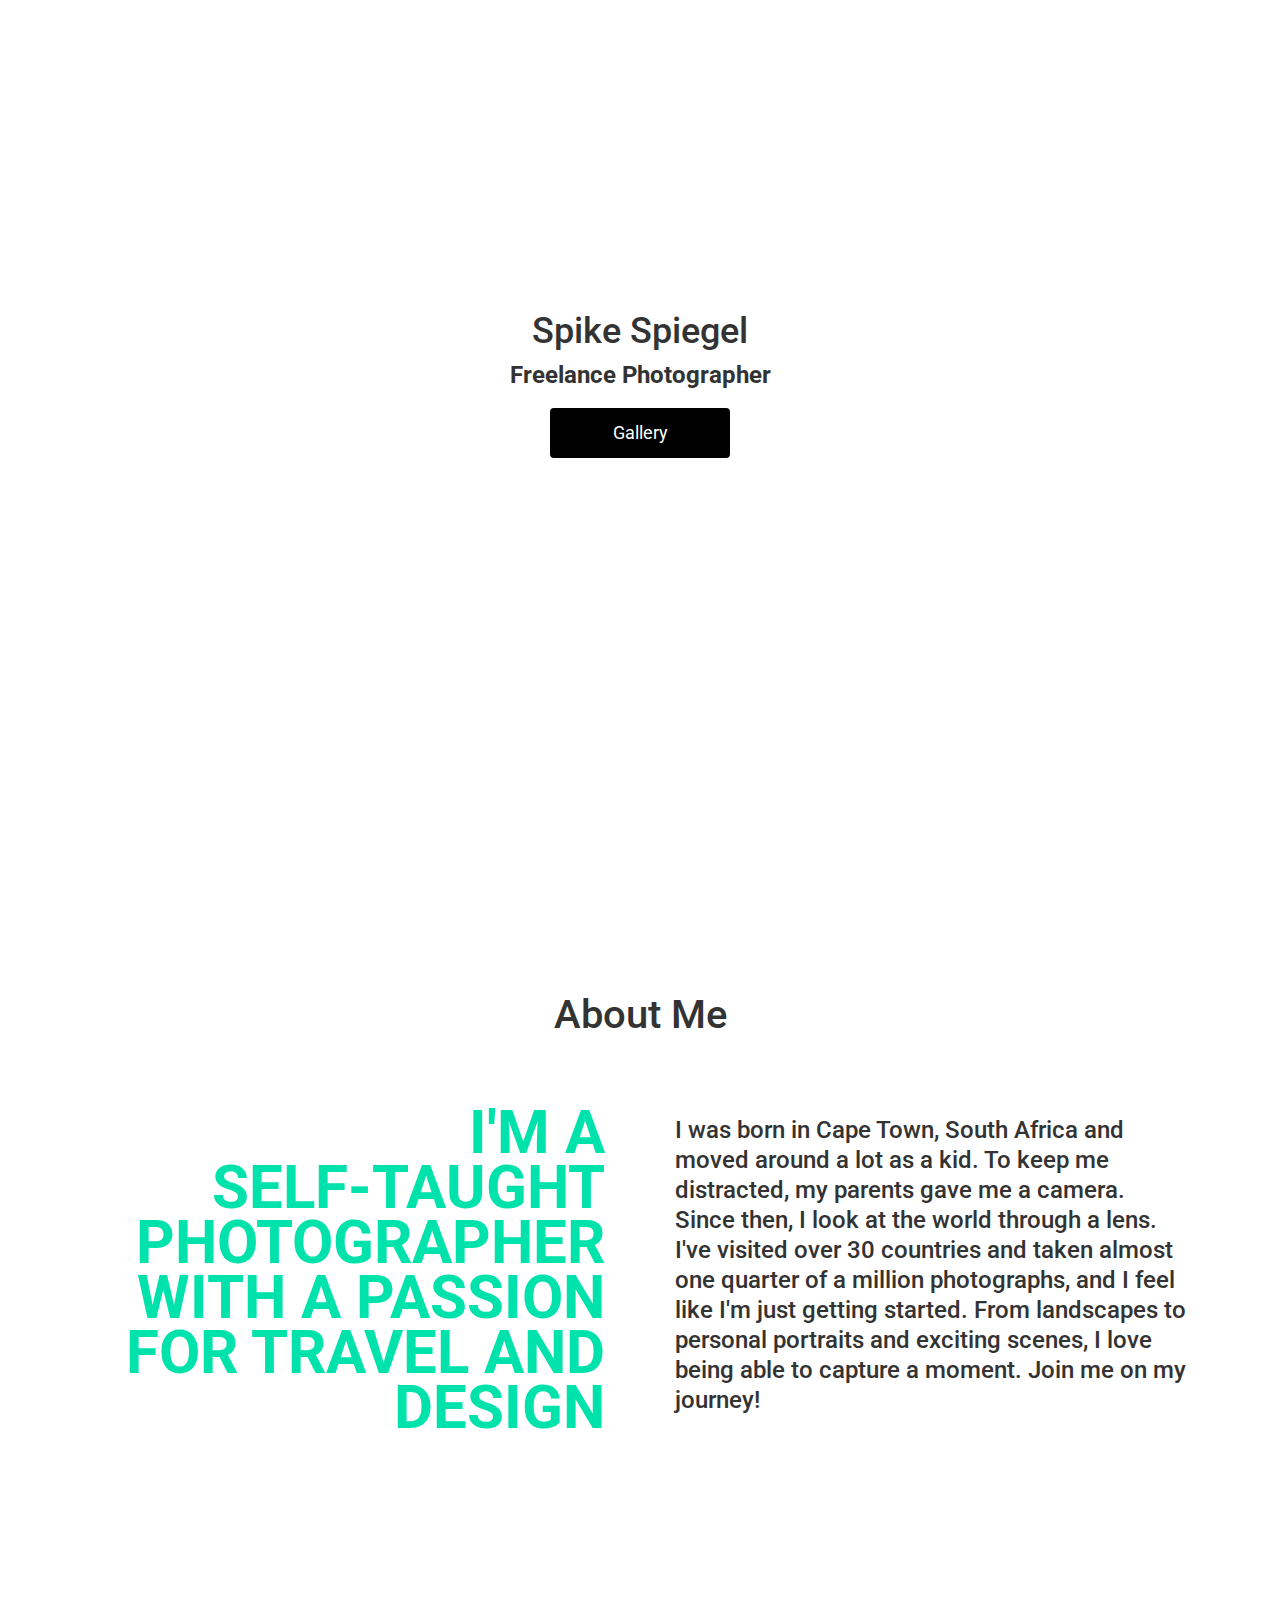
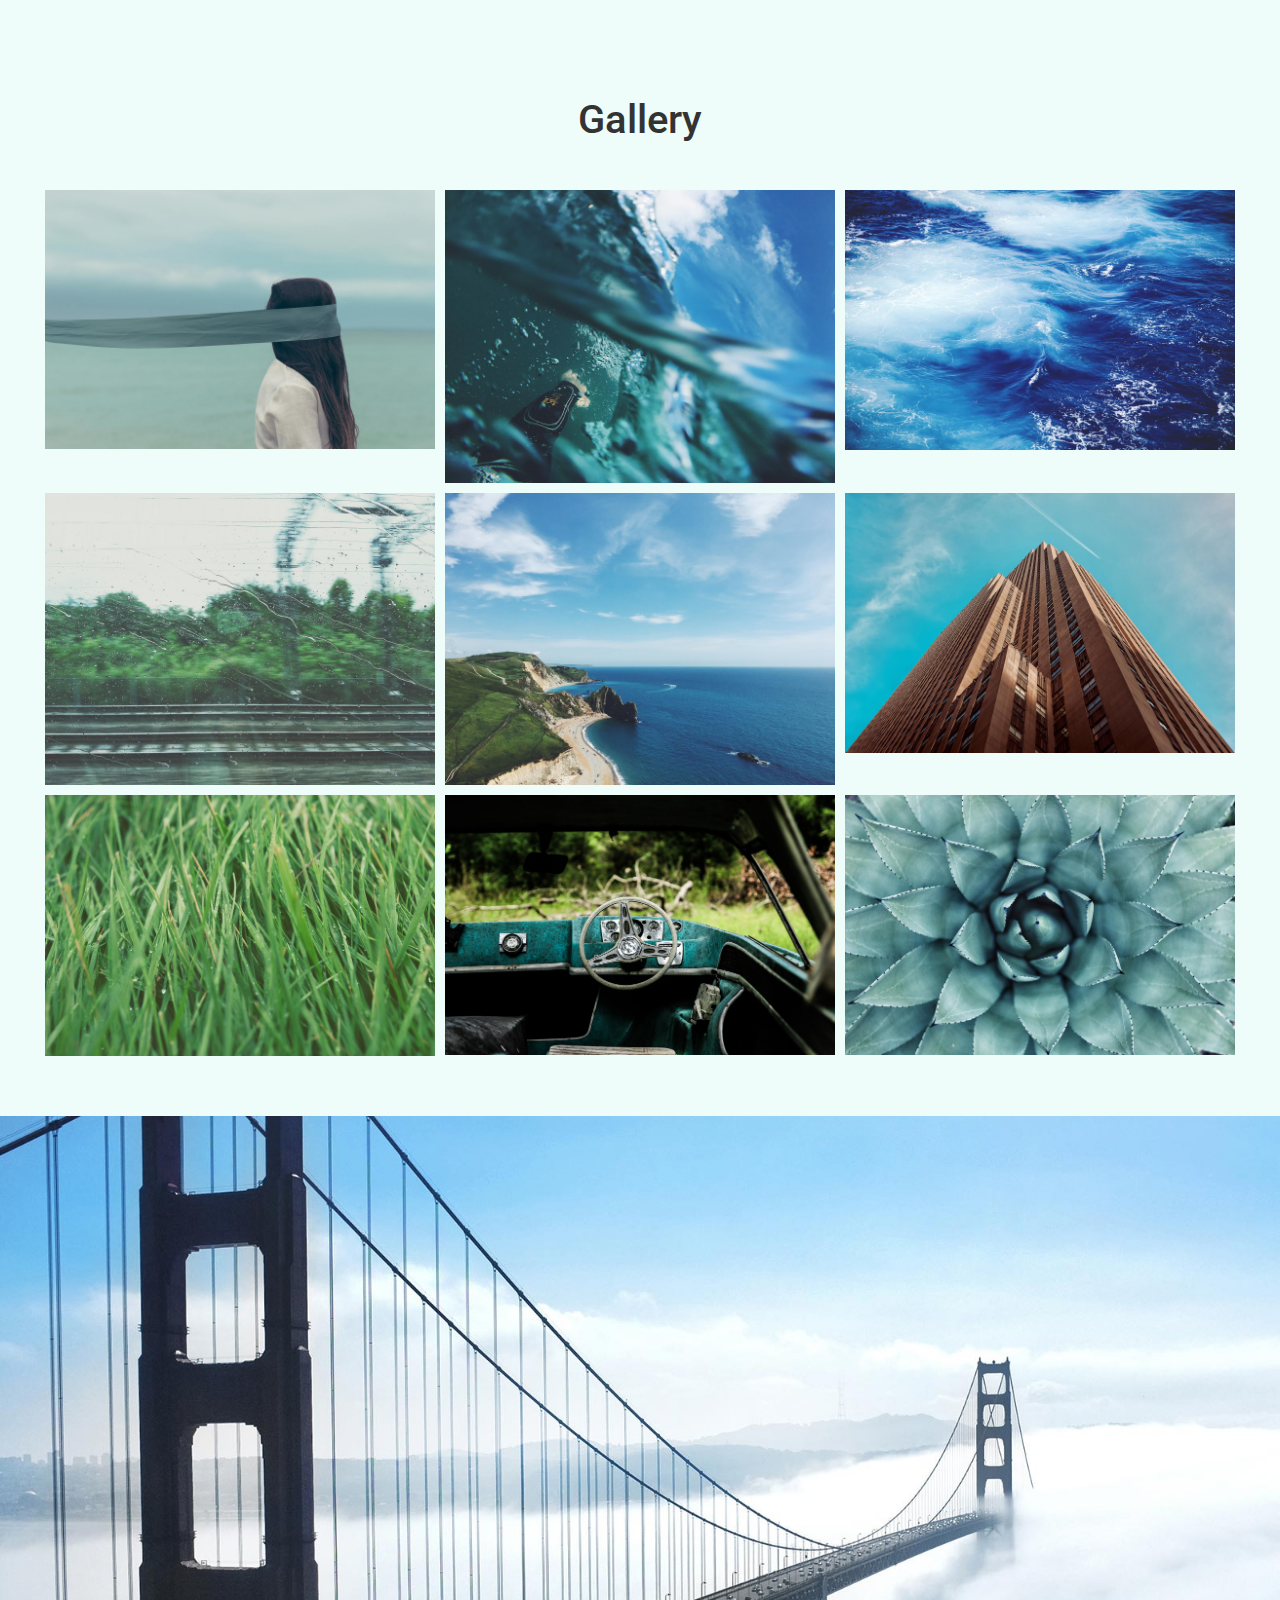
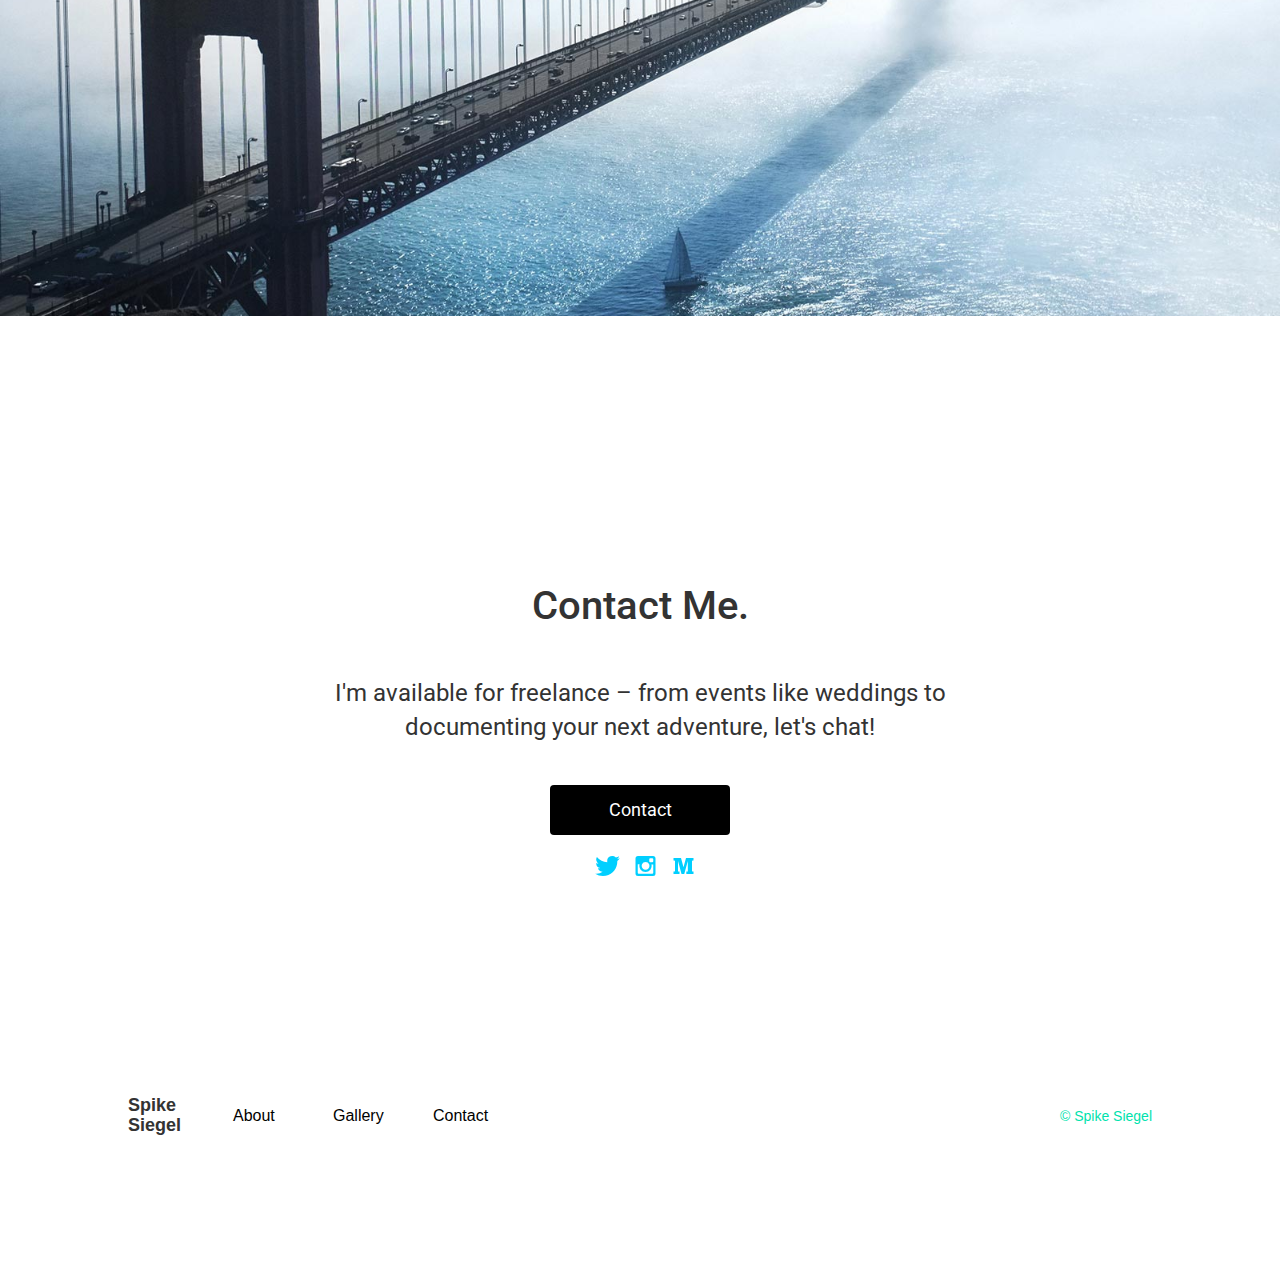
==== index.html @ dd8ae6f1 "New Project First Commit" ====
<!DOCTYPE html>
<html>

  <head>
    <title>Poodle Portfolio</title>
    <link rel="stylesheet" type="text/css" href="bootstrap-3.3.7-dist/css/bootstrap.min.css"/>
    <link rel="stylesheet" type="text/css" href="styles/style.css"/>
    <link rel="stylesheet" type="text/css" href="https://fonts.googleapis.com/css?family=Roboto:100,700"/>
  </head>

  <body>

    <!-- Intro Section -->

    <div id="intro">
      <div class="container-fluid">
        <div class="hero">
          <div class="landscape">
            <h1>Spike Spiegel</h1>
            <h5>Freelance Photographer</h5>
              <a href="#gallery">
               <button type="button" class="cta">Gallery</button>
              </a>
         </div>
       </div>
      </div>
    </div>

    <!-- About Section -->

    <div id="about">
      <div class="container">
        <div class="hero">
          <h2>About Me</h2>

          <div class="row">
            <div class="col-md-6">
              <div class="left-col">
                <h2>I'm a <br> self-taught photographer with a passion for travel and design</h2>
              </div>
            </div>

          <div class="col-md-6">
            <div class="right-col">
              <h5>I was born in Cape Town, South Africa and moved around a lot as a kid.
              To keep me distracted, my parents gave me a camera. Since then, I look at the world through a lens.
              I've visited over 30 countries and taken almost one quarter of a million photographs, and I feel like I'm just getting started.
              From landscapes to personal portraits and exciting scenes, I love being able to capture a moment.
              Join me on my journey!
              </h5>
            </div>

          </div>
        </div>
        </div>
      </div>
    </div>

    <!-- Image Gallery Section -->

    <div id="gallery">
      <div class="container-fluid">
        <div class="hero">
          <h2>Gallery</h2>

        <!-- first row -->

        <div class="row">
          <div class="col-md-4">
            <img src="img/gallery/gallery-01.jpg" alt="this is a picture"/>
          </div>
          <div class="col-md-4">
            <img src="img/gallery/gallery-02.jpg" alt="this is a picture"/>
          </div>
          <div class="col-md-4">
            <img src="img/gallery/gallery-03.jpg" alt="this is a picture"/>
          </div>
        </div>

        <!-- second row -->

        <div class="row">
          <div class="col-md-4">
            <img src="img/gallery/gallery-04.jpg" alt="this is a picture"/>
          </div>
          <div class="col-md-4">
            <img src="img/gallery/gallery-05.jpg" alt="this is a picture"/>
          </div>
          <div class="col-md-4">
            <img src="img/gallery/gallery-06.jpg" alt="this is a picture"/>
          </div>
        </div>

        <!-- third row -->

        <div class="row">
          <div class="col-md-4">
            <img src="img/gallery/gallery-07.jpg" alt="this is a picture"/>
          </div>
          <div class="col-md-4">
            <img src="img/gallery/gallery-08.jpg" alt="this is a picture"/>
          </div>
          <div class="col-md-4">
            <img src="img/gallery/gallery-09.jpg" alt="this is a picture"/>
          </div>
        </div>

       </div>
      </div>
    </div>

    <!--Bridge Background Image -->

      <div class="hero container-fluid bridge"></div>

    <!-- Contact Section -->

    <div id="contact">
      <div class="container-fluid">
        <div class="hero">
          <h2>Contact Me.</h2>
          <p>I'm available for freelance &ndash;
            from events like weddings to documenting your next adventure, let's chat!</p>

             <a href="mailto:mail@example.net">
               <button type="button" class="cta">Contact</button>
             </a>

            <div id="social">
              <a href="http://www.twitter.com">
                <img src="img/icons/twitter.svg" alt="twitter"/>
              </a>
            <a href="http://www.instagram.com">
            <img src="img/icons/instagram.svg" alt="instagram"/>
            </a>
            <a href="http://www.medium.com">
              <img src="img/icons/medium.svg" alt="medium"/>
            </a>
            </div>
          </div>
        </div>
      </div>

    <!-- Footer Section -->

    <div id="footer">
        <div class="footer-item">
          <h4> <b>Spike <br> Siegel</b> </h4>
        </div>

        <div class="footer-item">
          <a href="#intro">About</a>
        </div>

        <div class="footer-item">
          <a href="#gallery">Gallery</a>
        </div>

        <div class="footer-item">
          <a href="#contact">Contact</a>
        </div>

        <div class="copyright">
          <span>&copy; Spike Siegel</span>
      </div>
    </div>





  </body>
</html>
---- styles/style.css ----
.hero {
  font-family: Roboto, serif;
  text-align: center;
  min-height: 800px;
  background-size: cover;
  padding-bottom: 50px;
  display: flex;
  align-items: center;
  justify-content: center;
  flex-direction: column;
}

>.hero h1 {
  line-height: 55px;
  font-size: 72px;
}

.hero h2 {
  margin-top: 100px;
  margin-bottom: 50px;
  font-size: 40px;
  line-height: 40px;
}

#intro h1 h5 {
  text-shadow: 0px 5px 5px;
  color: rgba(0, 0, 0, .25);
}

#intro h5 {
  margin-bottom: 20px;
  font-size: 24px;
  font-weight: 700;
}

.landscape .hero {
  color: white;
}

.cta {
  background-color: black;
  color: white;
  font-size: 18px;
  padding: 0;
  width: 180px;
  line-height: 50px;
  border: none;
  border-radius: 4px;
  cursor: pointer;
}

.cta:hover {
  background-color: #0CF;
}

#about {
  min-height: 0px;
}

#about .left-col {
  color: #00E2AC;
  padding: 20px;
  text-align: right;
  text-transform: uppercase;
  font-weight: 700;
}

#about .right-col {
  text-align: left;
  padding: 20px;
}

.left-col h2 {
  margin-top: 0;
  margin-bottom: 0;
  font-size: 60px;
  font-weight: 700;
  line-height: 55px;
}

.right-col h5 {
  font-size: 24px;
  line-height: 30px;
}

#gallery {
  background-color: #EEFDF9;
  padding: 0px;
  margin: 0px;
}

#gallery .col-md-4 {
  overflow: hidden;
  padding: 0px 5px 10px 5px;
}

.col-md-4 img {
  height: 100%;
  max-width: 390px;
  max-height: 380px;
}

.hero.bridge {
  background-image: url("../img/bridge/full-width.jpg");
  width: 100%;
}

#contact p {
  font-size: 24px;
  margin-bottom: 40px;
  max-width: 740px;
}

#social {
  padding: 20px;
}

#social a {
  margin-top: 0;
  margin-right: 0;
  margin-bottom: 0;
  margin-left: 10px;
  text-decoration: none;
}

#social img {
  height: 20px;
}

#social img:hover {
  opacity: 0.5;
}

#footer {
  height: 40px;
  margin-left: 10%;
  margin-right: 10%;
  padding-bottom: 150px;
  display: flex;
  flex-direction: row;
  align-items: center;
}

#footer a {
  color: black;
  font-size: 16px;
  line-height: 40px;
  padding: 0;
  margin-left: 5px;
  margin-right: 20px;
}

#footer .footer-item {
  flex: 1;
  max-width: 100px;
}

.copyright {
  margin-left: auto;
  color: #00E2AC
}

@@media screen and (max-width: 480px) {
  #intro {
    min-height: 640px;
  }

  .left-col h2 {
    font-size: 42px;
    line-height: 40px;
  }

  #footer {
    margin-left: 20px;
    margin-right: 20px;
  }

  #footer h4 {
    padding-right: 20px;
  }
}

@@media screen and (max-width: 992px) {
  .row {
    width: 100%;
  }

  .col-md-4 {
    width: 100%;
  }

  .col-md-4 img {
    width: 100%;
    max-width: 992px;
    max-height: 900px;
  }
}
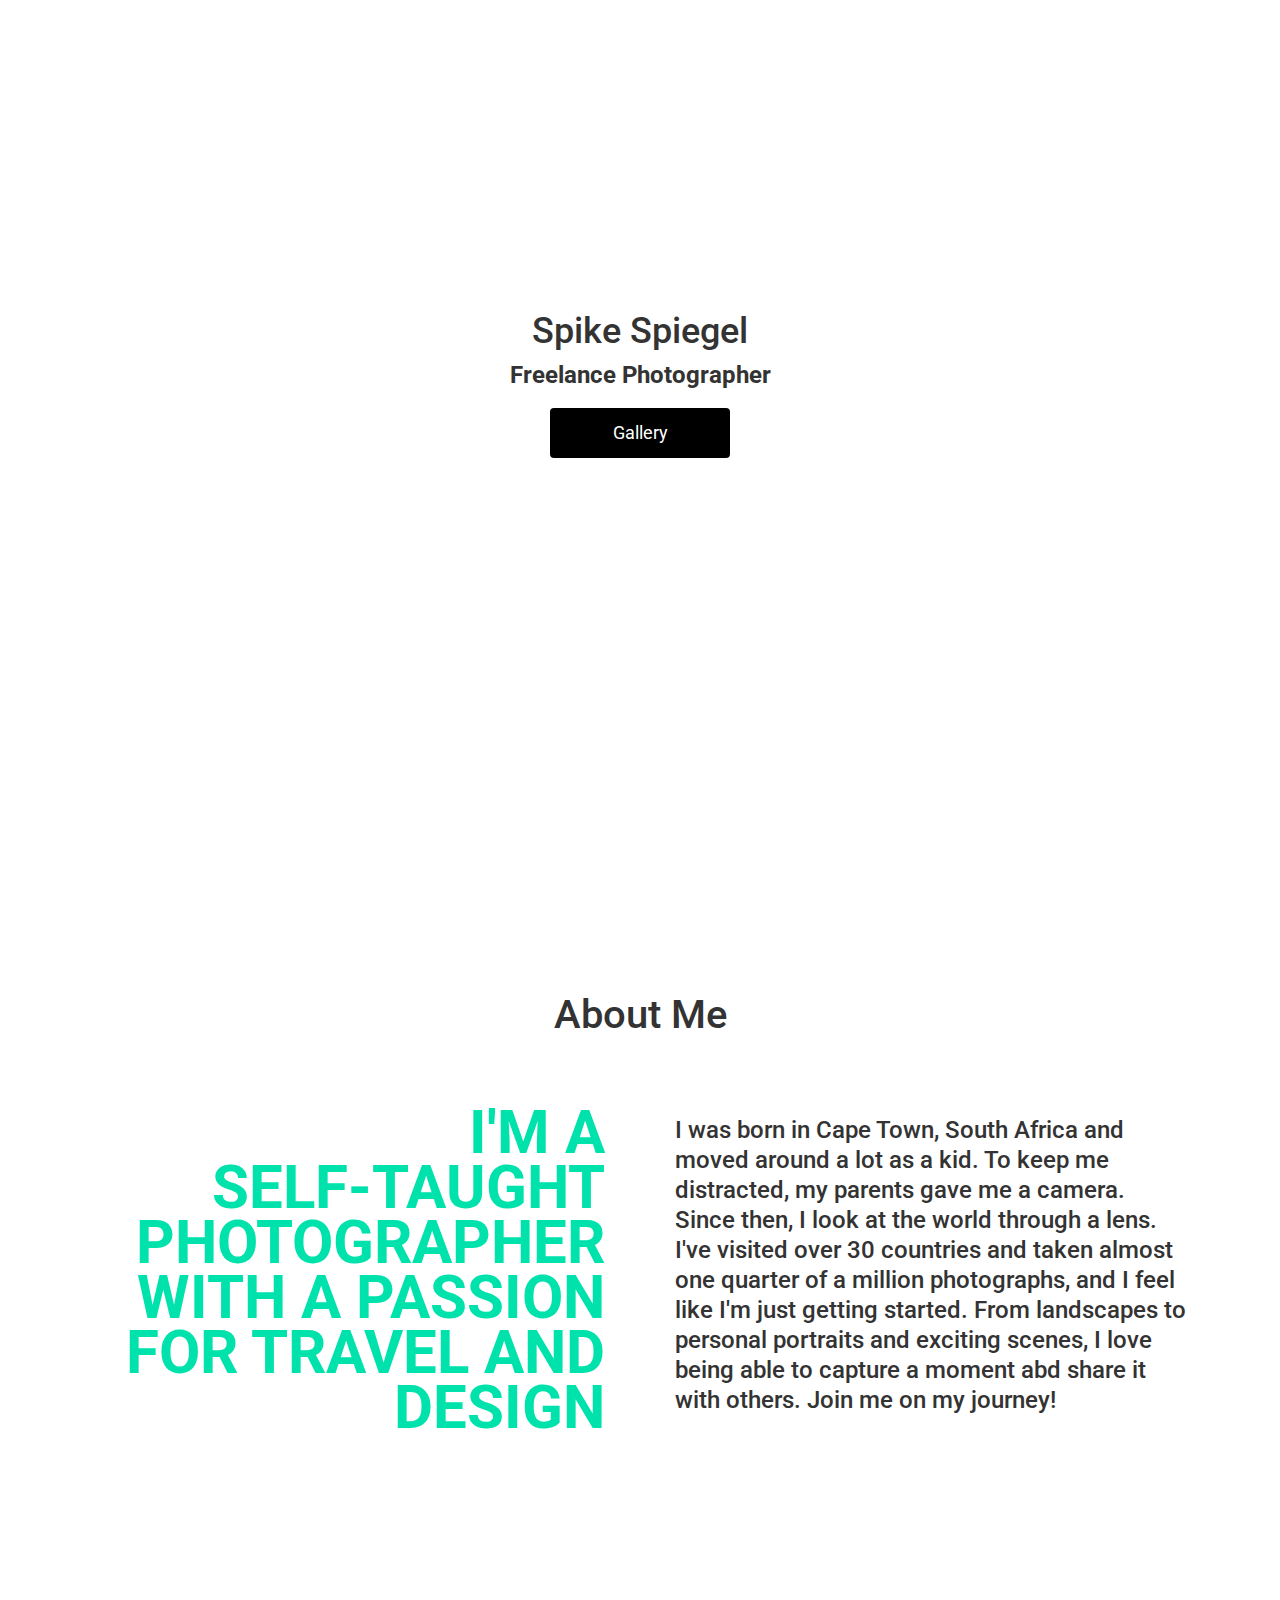
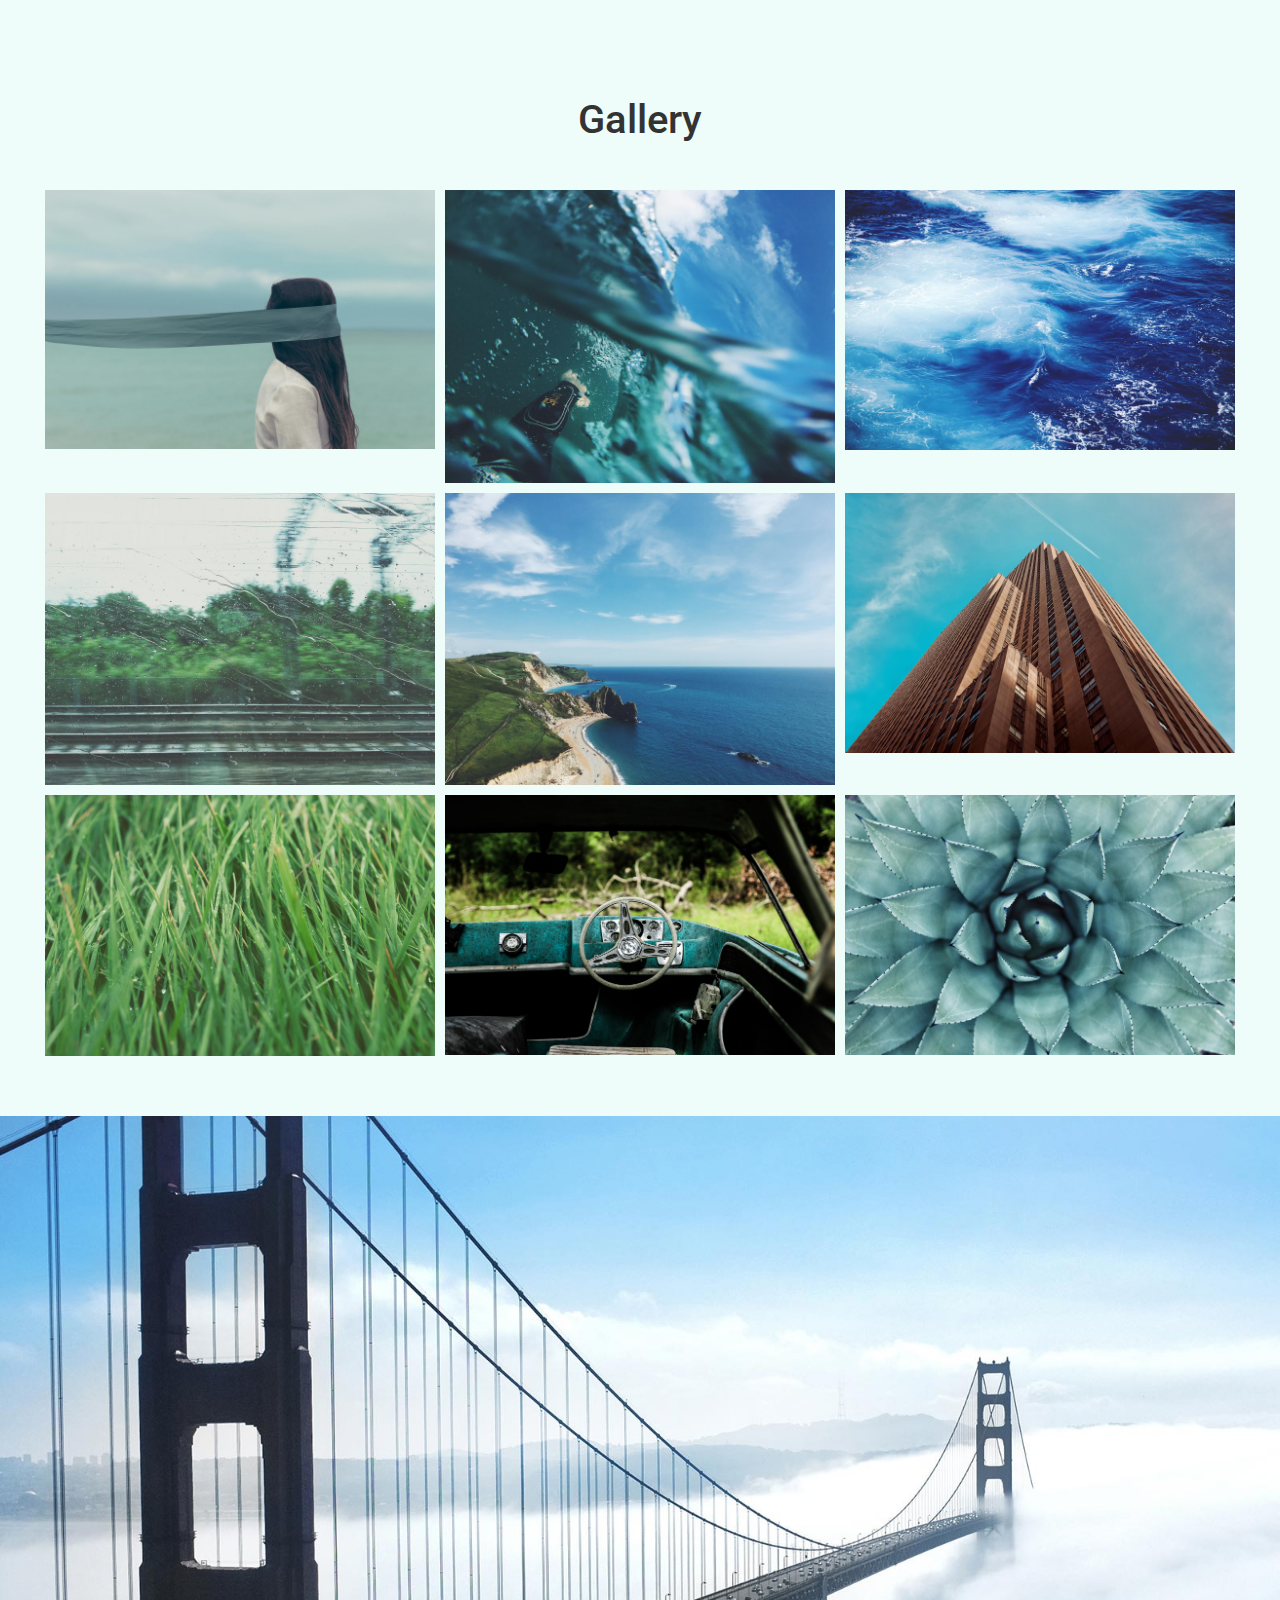
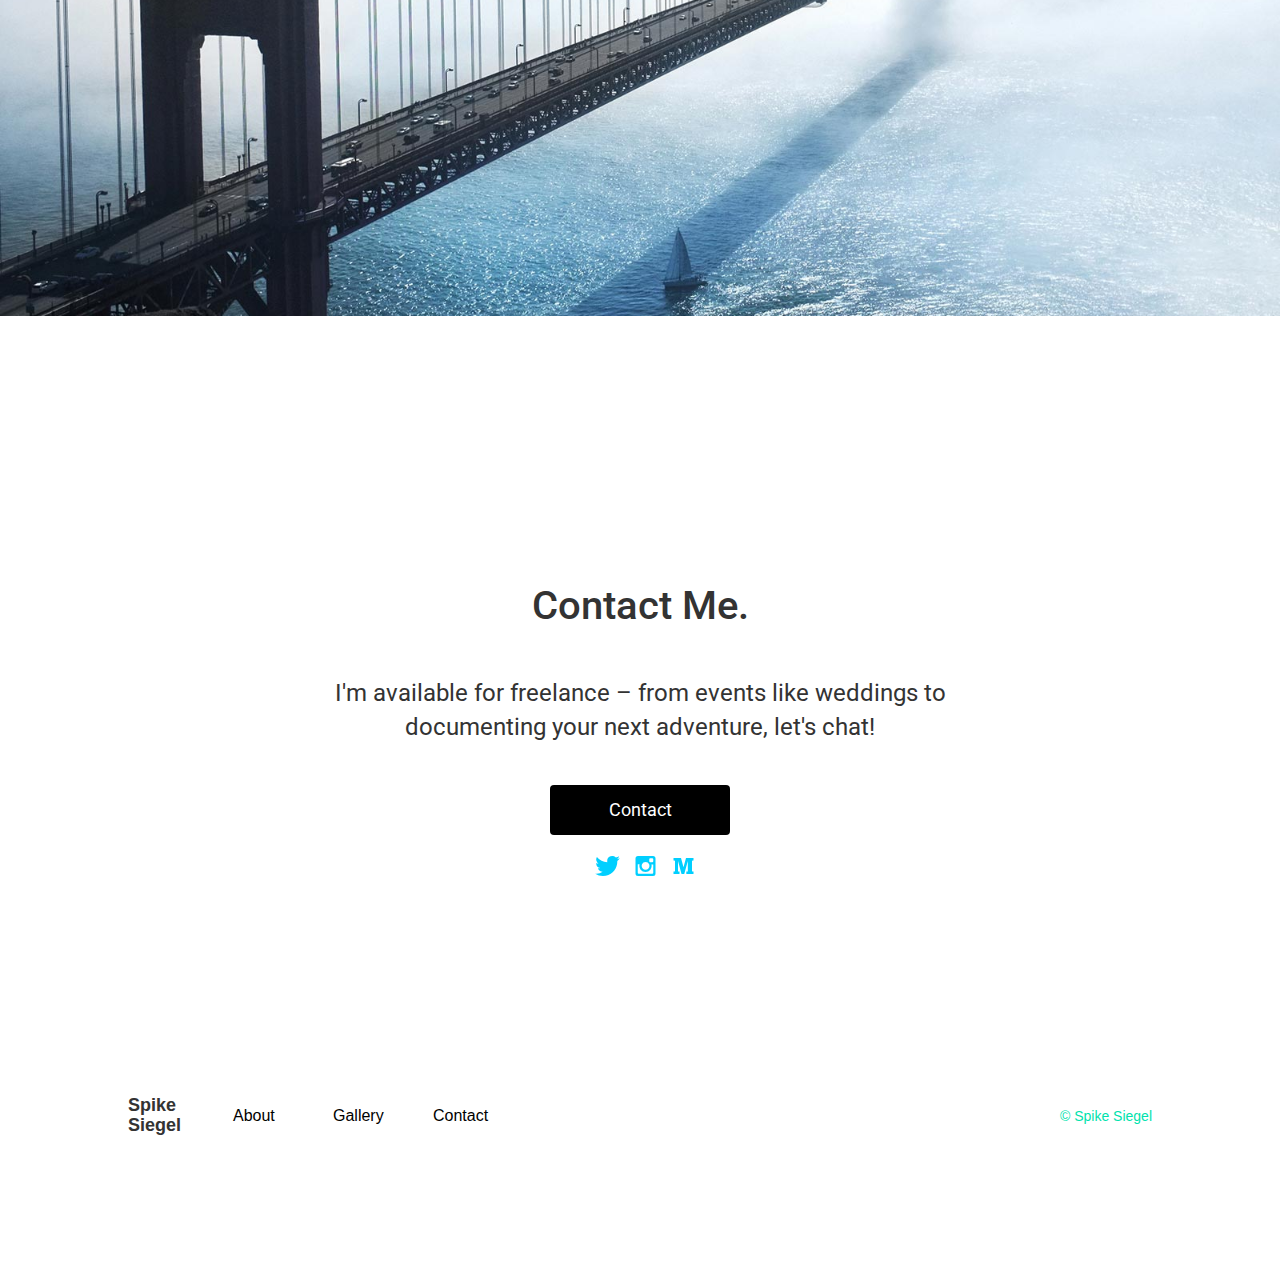
==== commit 69fd5cb5: "Changed the 'About' Section" ====
--- a/index.html
+++ b/index.html
@@ -45,7 +45,7 @@
               <h5>I was born in Cape Town, South Africa and moved around a lot as a kid.
               To keep me distracted, my parents gave me a camera. Since then, I look at the world through a lens.
               I've visited over 30 countries and taken almost one quarter of a million photographs, and I feel like I'm just getting started.
-              From landscapes to personal portraits and exciting scenes, I love being able to capture a moment.
+              From landscapes to personal portraits and exciting scenes, I love being able to capture a moment abd share it with others.
               Join me on my journey!
               </h5>
             </div>
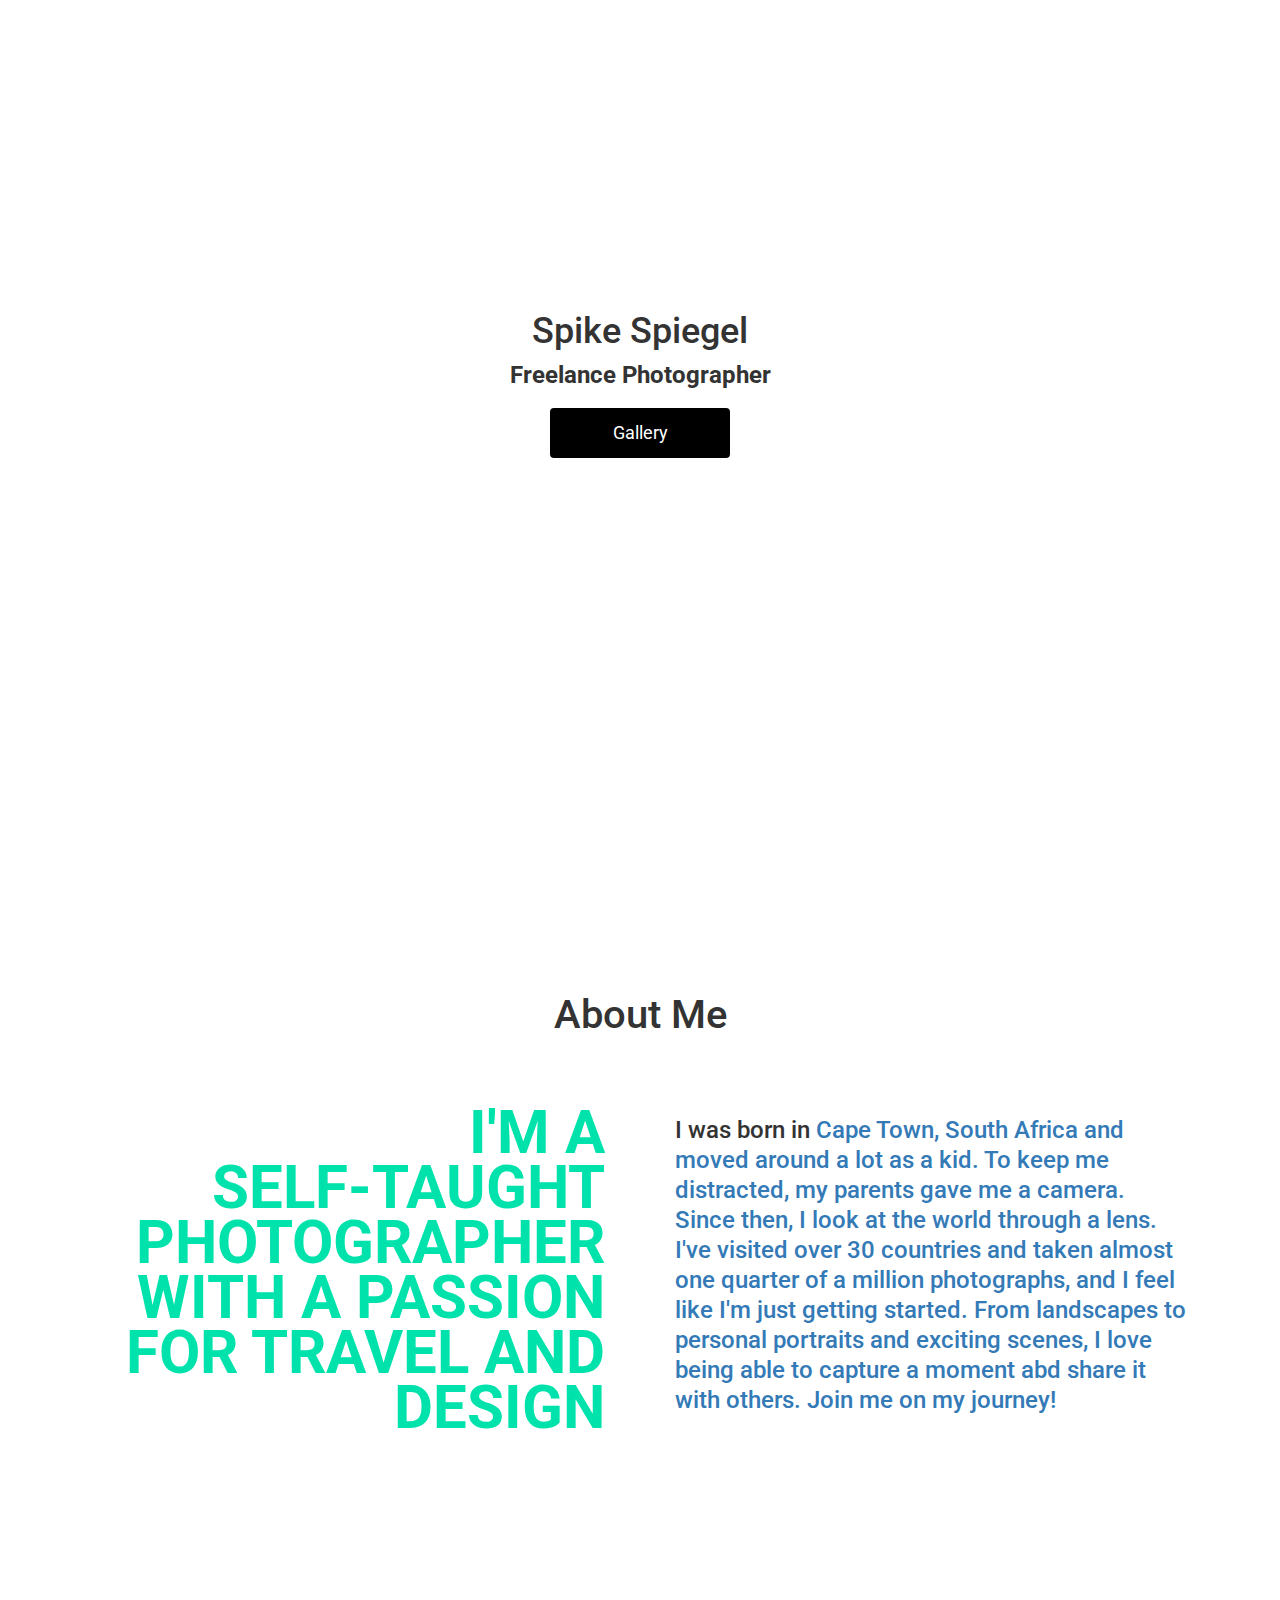
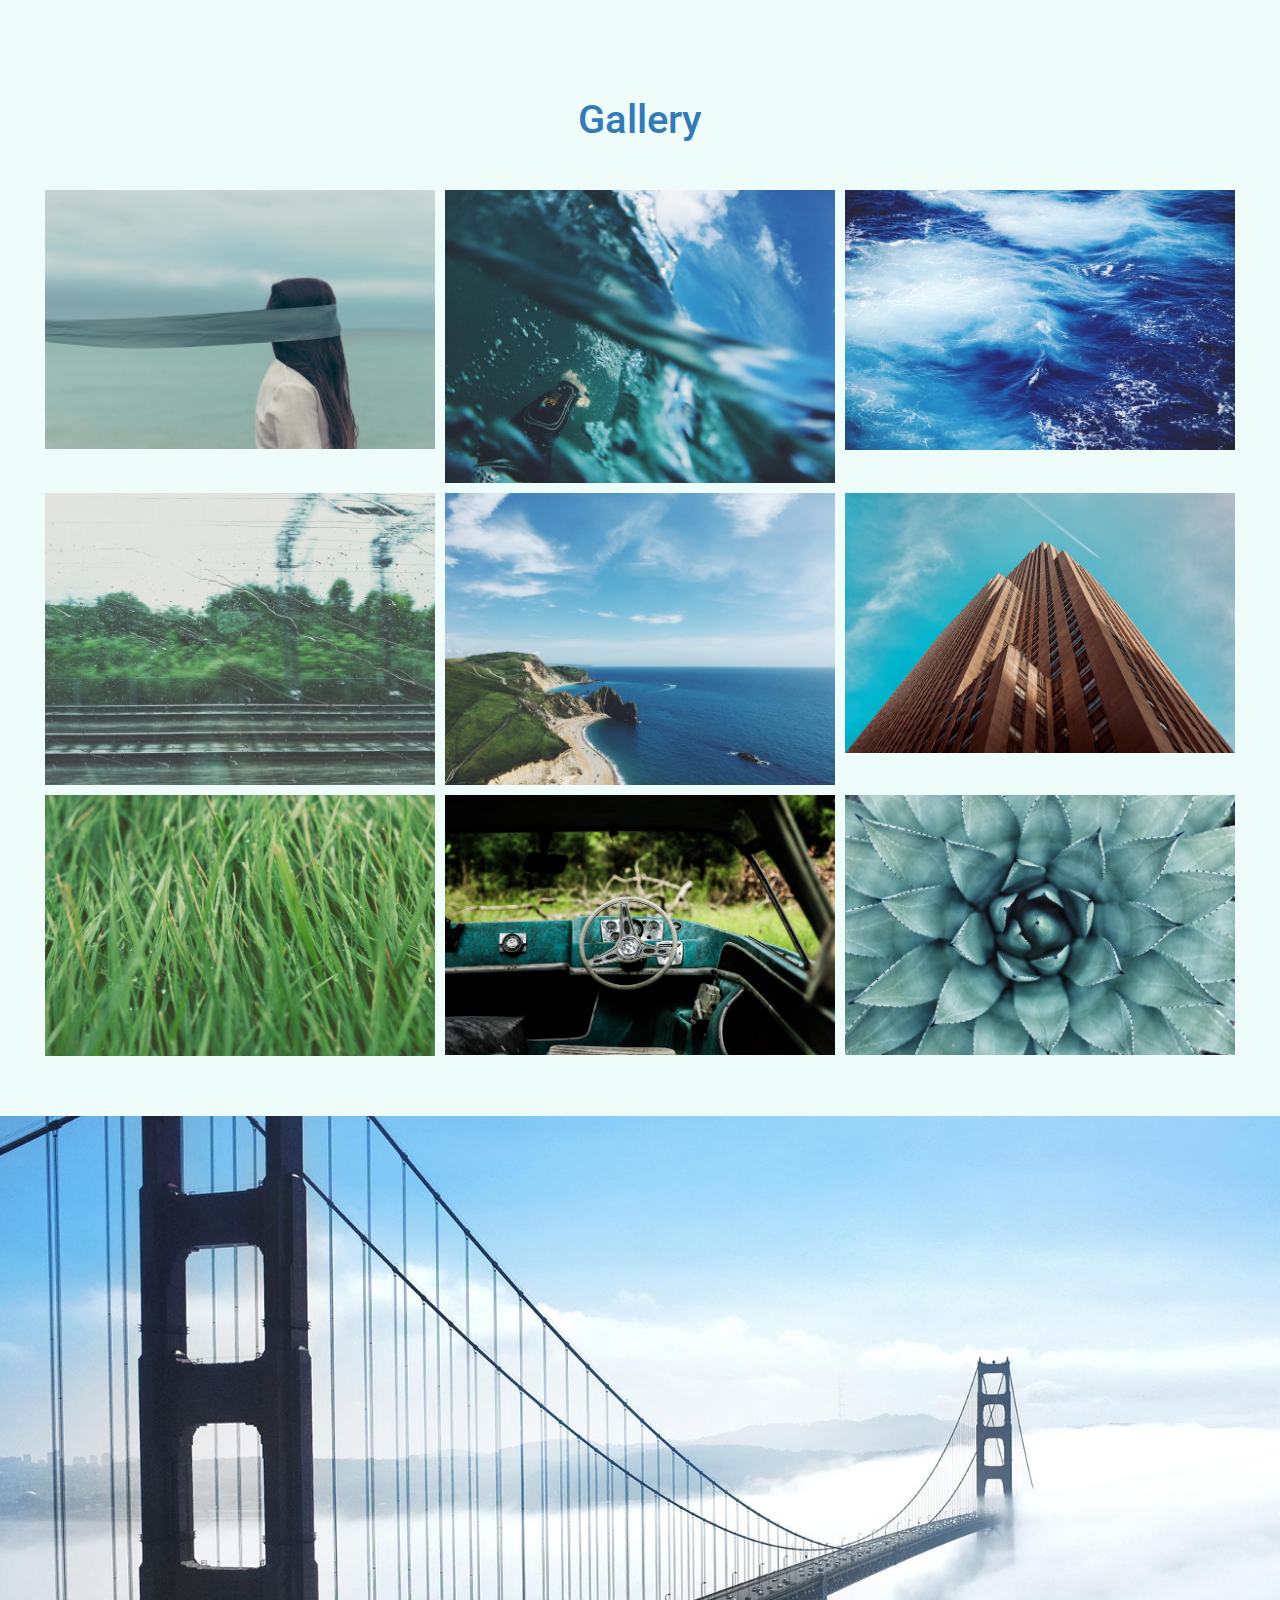
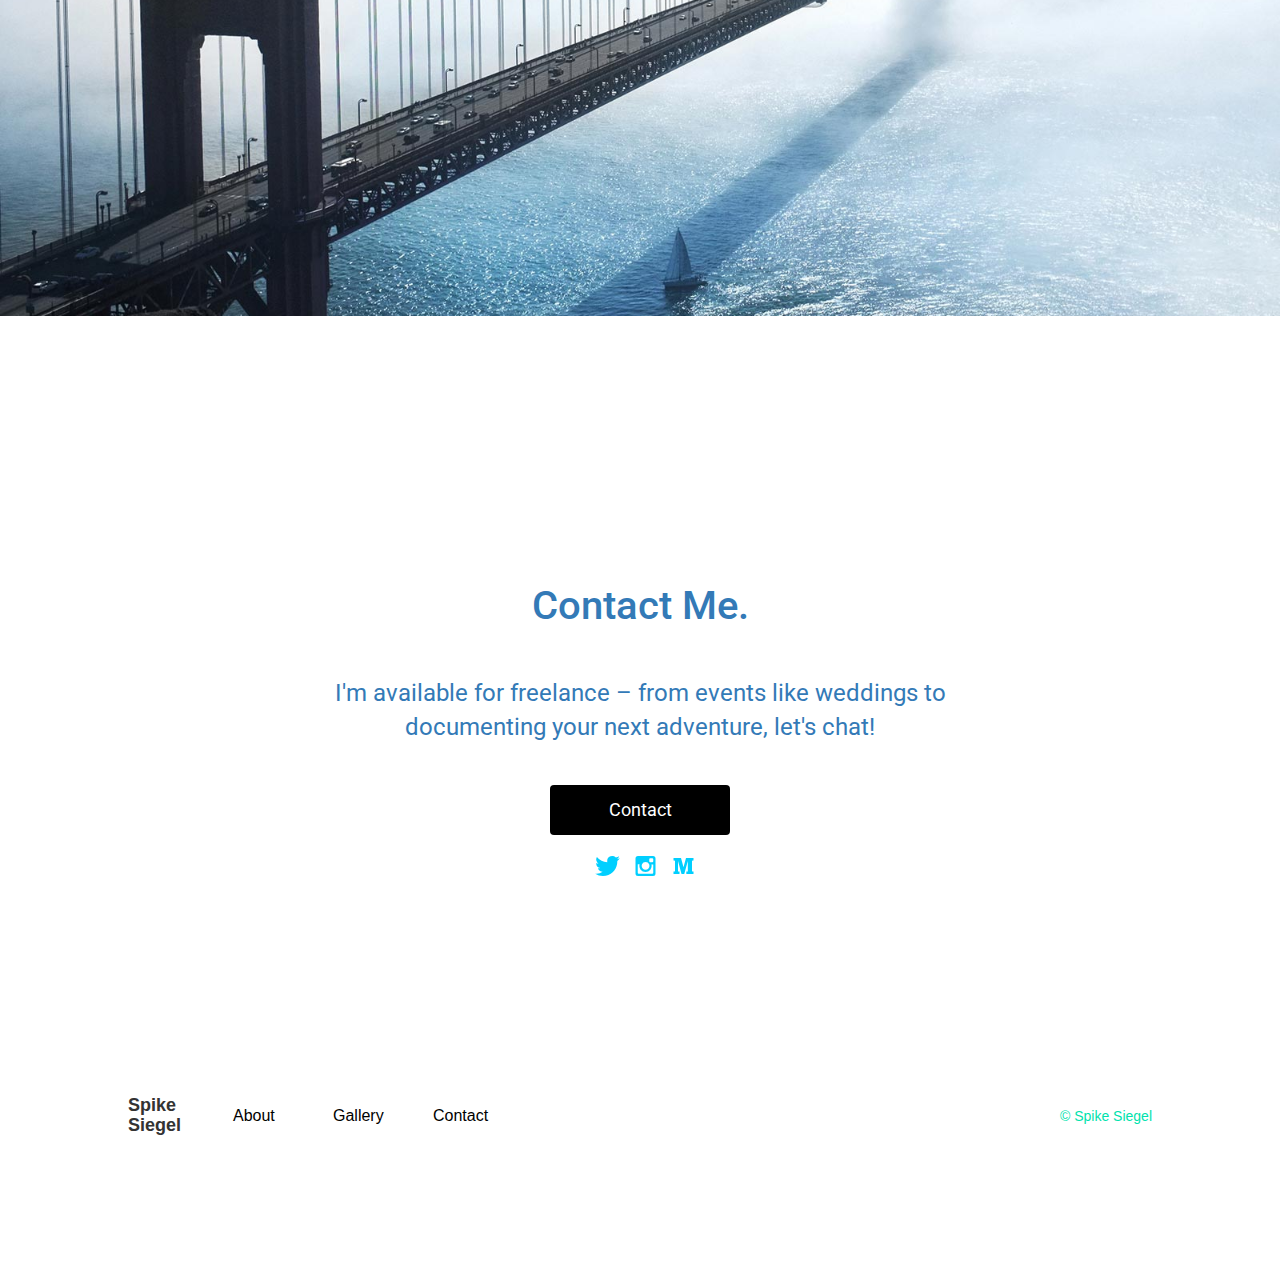
==== commit d53d379d: "Added link for Cape Town in 'About'" ====
--- a/index.html
+++ b/index.html
@@ -42,7 +42,8 @@
 
           <div class="col-md-6">
             <div class="right-col">
-              <h5>I was born in Cape Town, South Africa and moved around a lot as a kid.
+              <h5>I was born in <a href="https://www.google.com/maps/place/Cape+Town,+South+Africa" target="_blank">
+              Cape Town, South Africa and moved around a lot as a kid.
               To keep me distracted, my parents gave me a camera. Since then, I look at the world through a lens.
               I've visited over 30 countries and taken almost one quarter of a million photographs, and I feel like I'm just getting started.
               From landscapes to personal portraits and exciting scenes, I love being able to capture a moment abd share it with others.
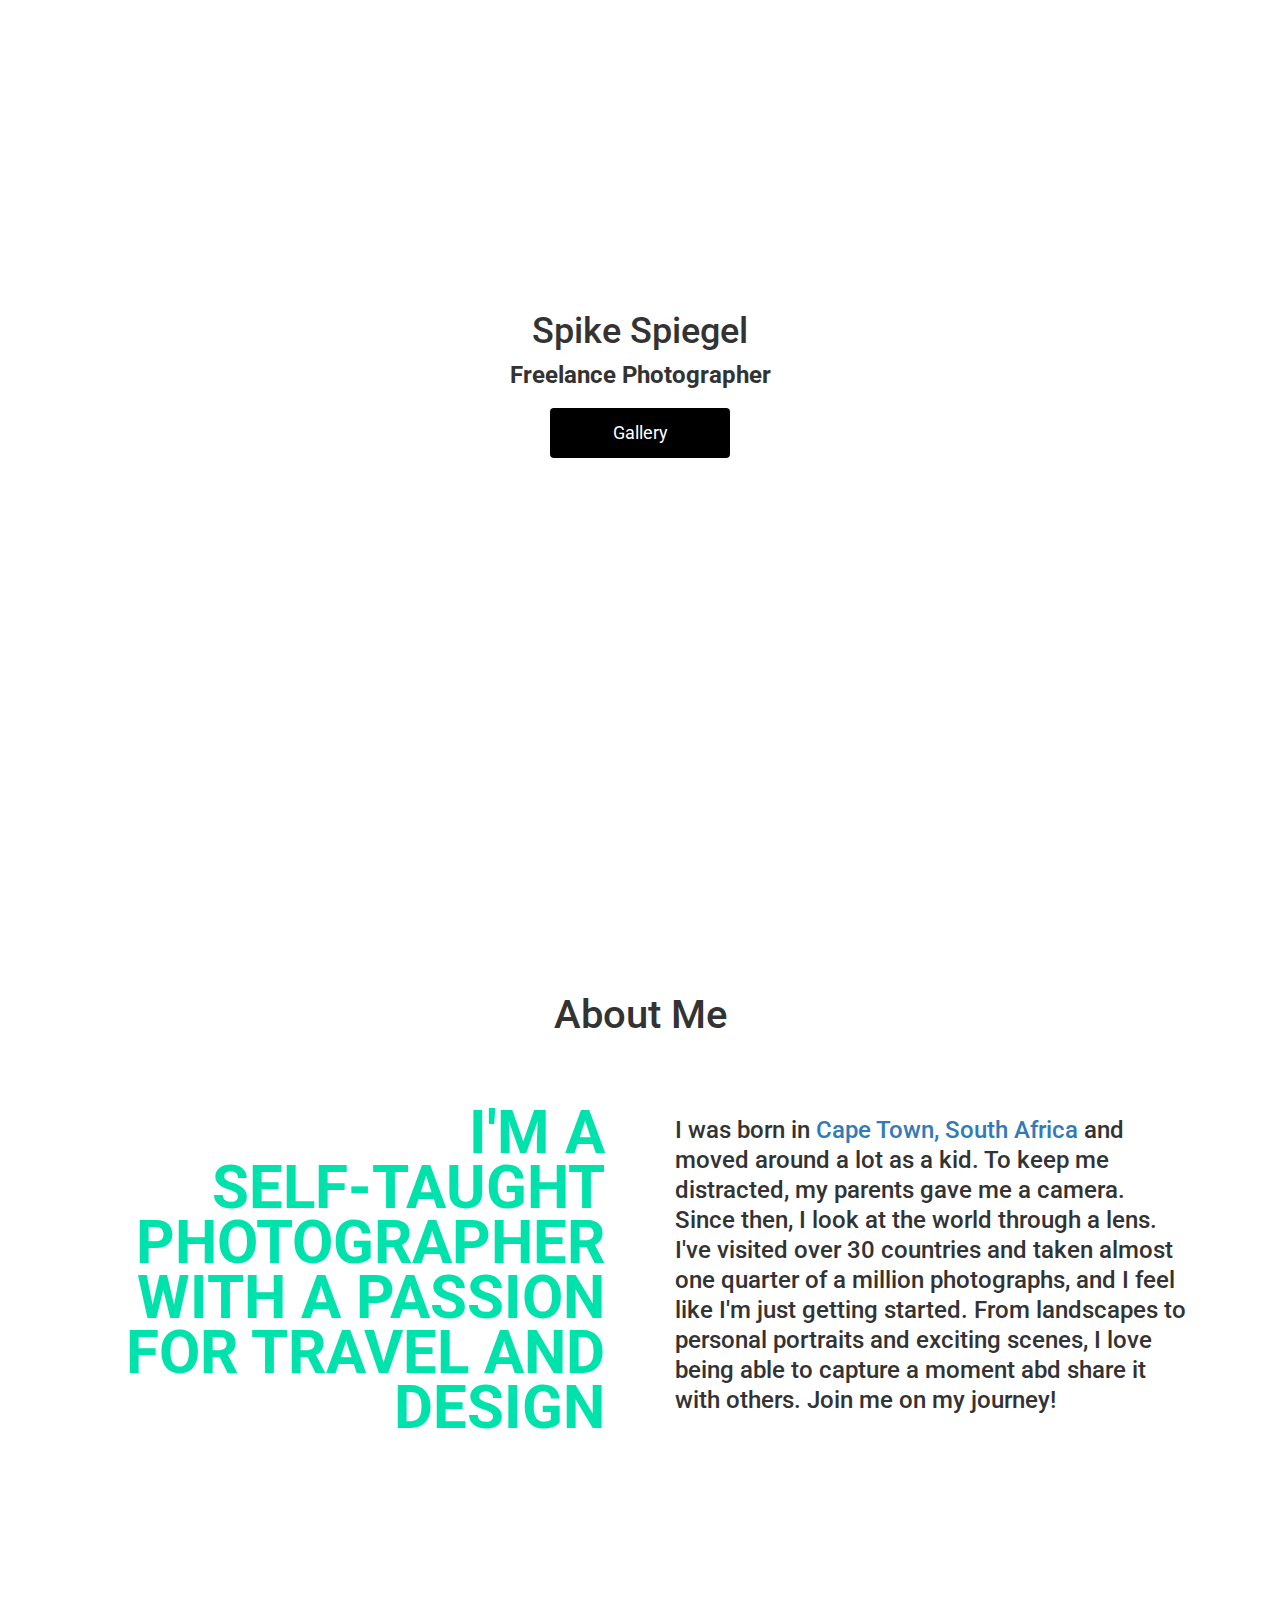
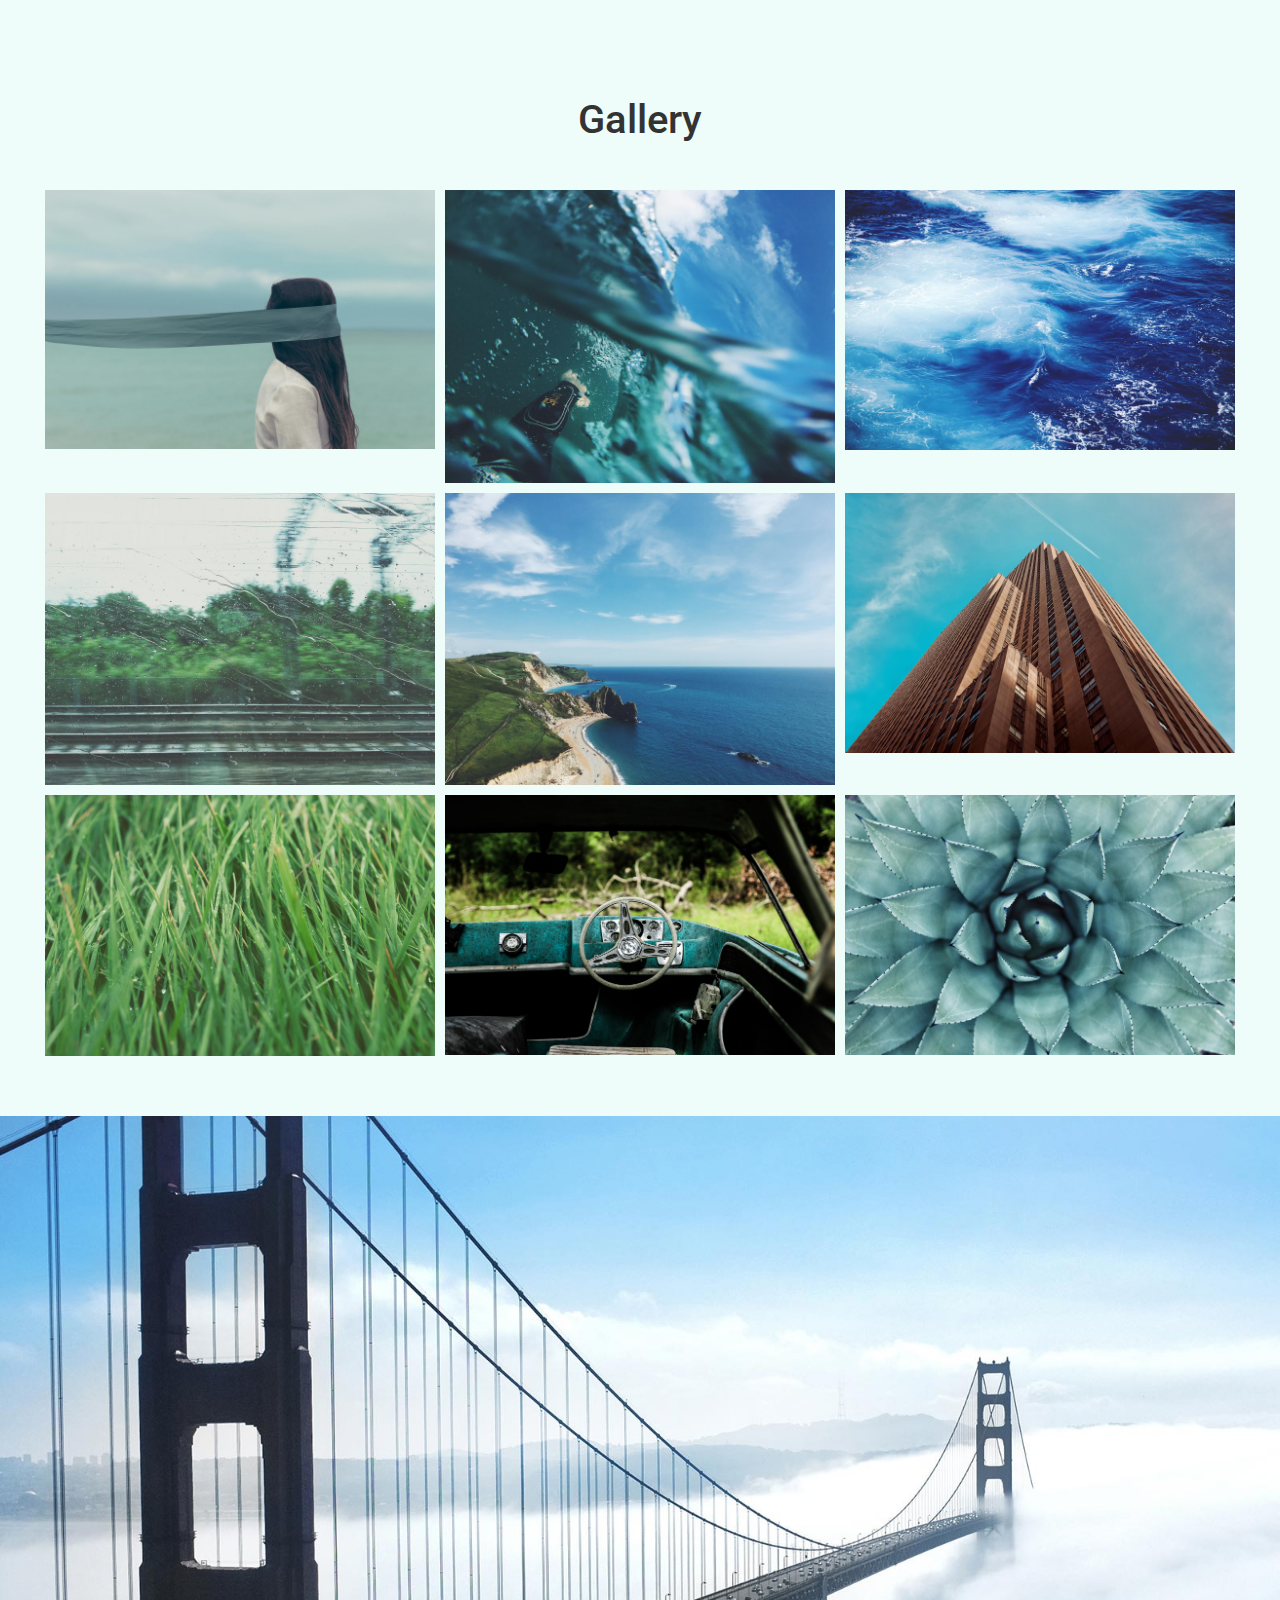
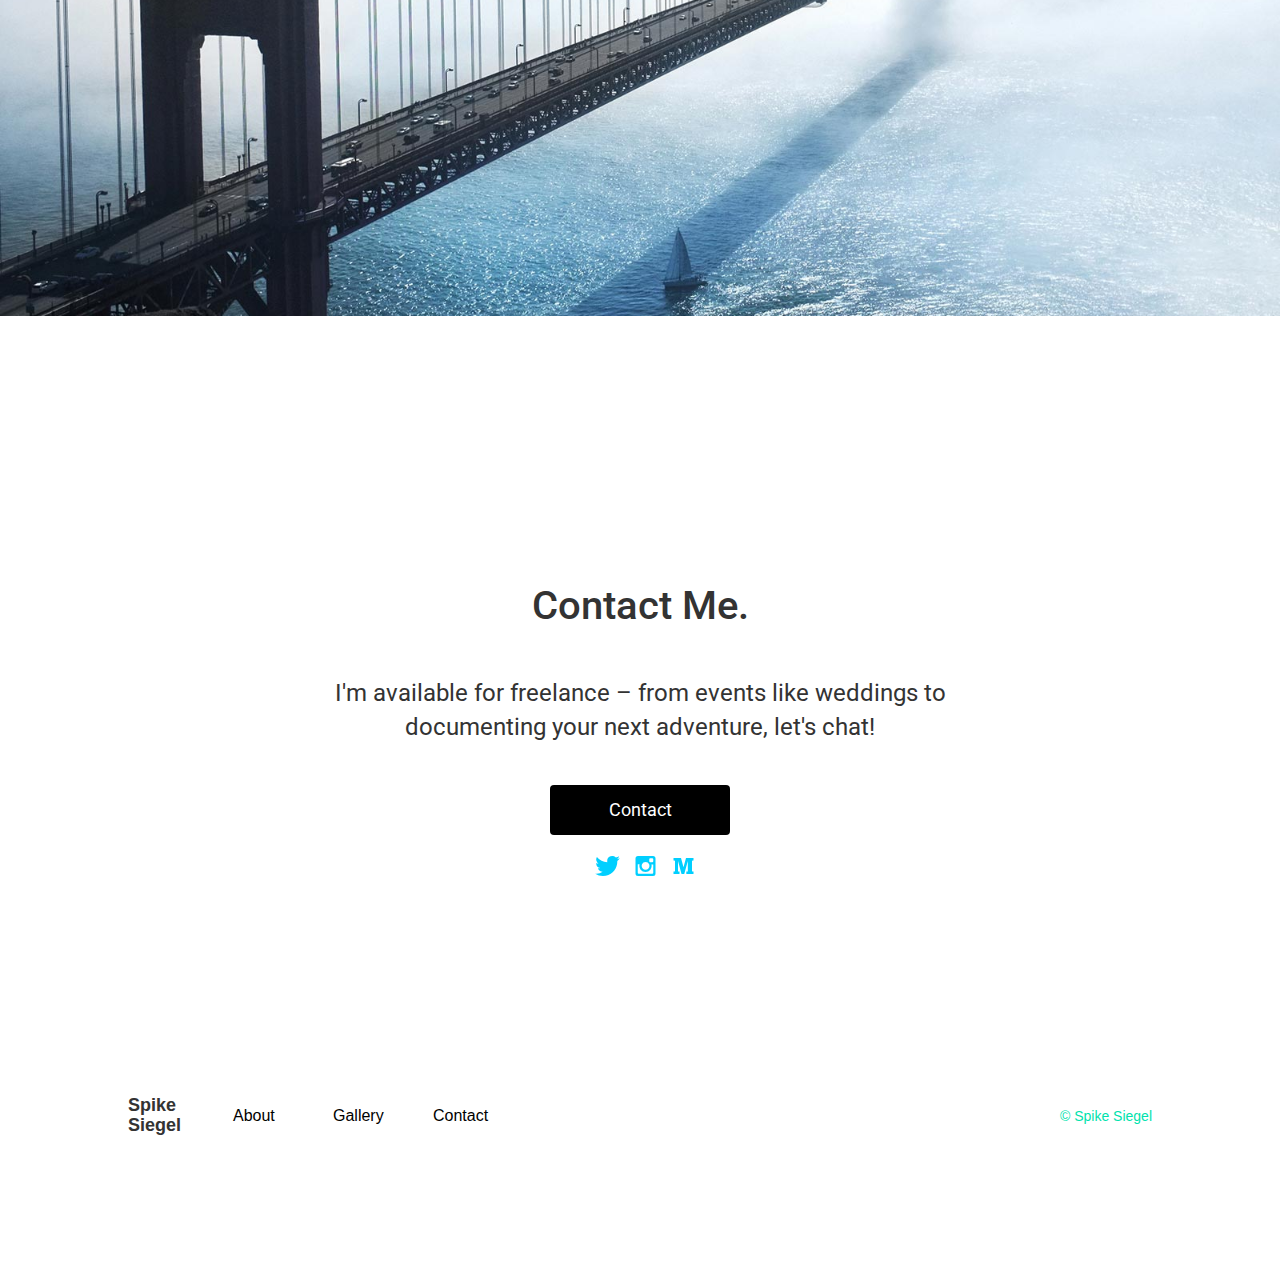
==== commit 2e53e44a: "fixed link previously created in 'About'" ====
--- a/index.html
+++ b/index.html
@@ -42,8 +42,8 @@
 
           <div class="col-md-6">
             <div class="right-col">
-              <h5>I was born in <a href="https://www.google.com/maps/place/Cape+Town,+South+Africa" target="_blank">
-              Cape Town, South Africa and moved around a lot as a kid.
+              <h5>I was born in <a href="https://www.google.com/maps/place/Cape+Town,+South+Africa" target="_blank">Cape Town, South Africa</a>
+               and moved around a lot as a kid.
               To keep me distracted, my parents gave me a camera. Since then, I look at the world through a lens.
               I've visited over 30 countries and taken almost one quarter of a million photographs, and I feel like I'm just getting started.
               From landscapes to personal portraits and exciting scenes, I love being able to capture a moment abd share it with others.
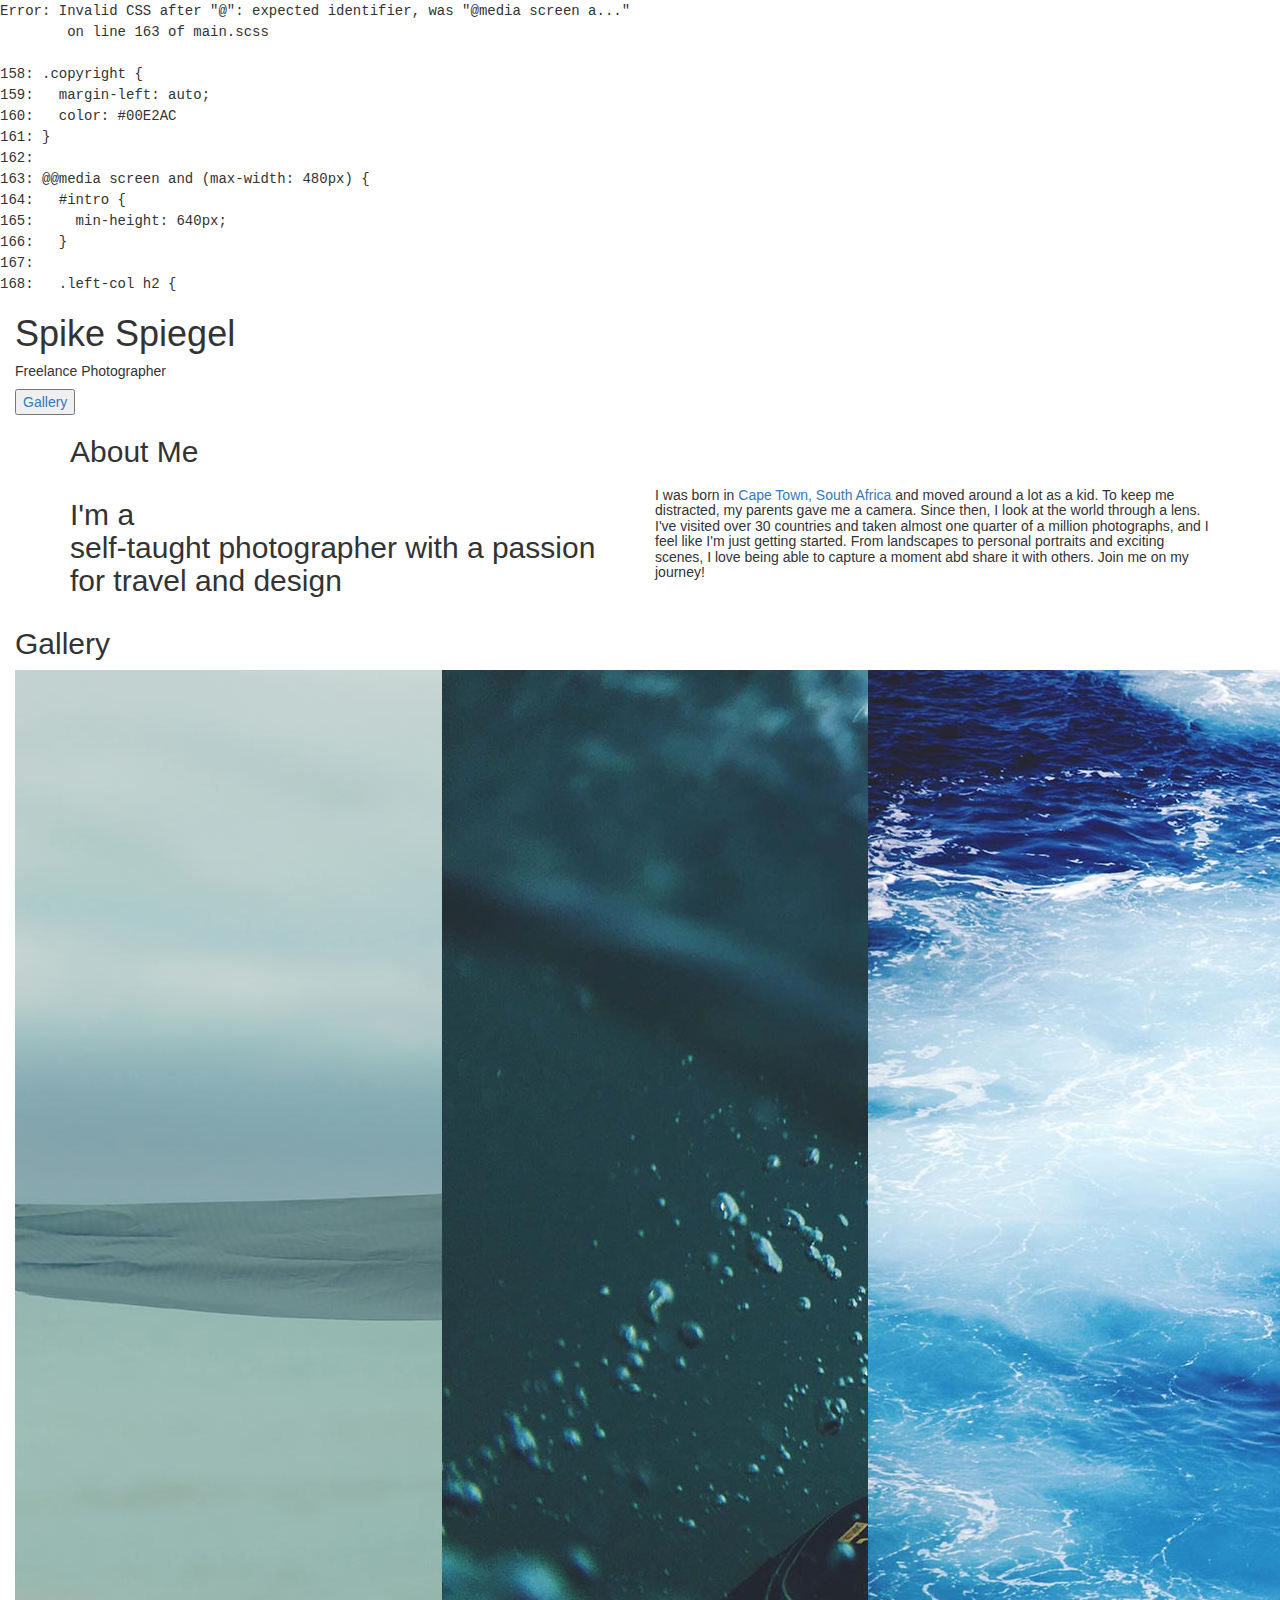
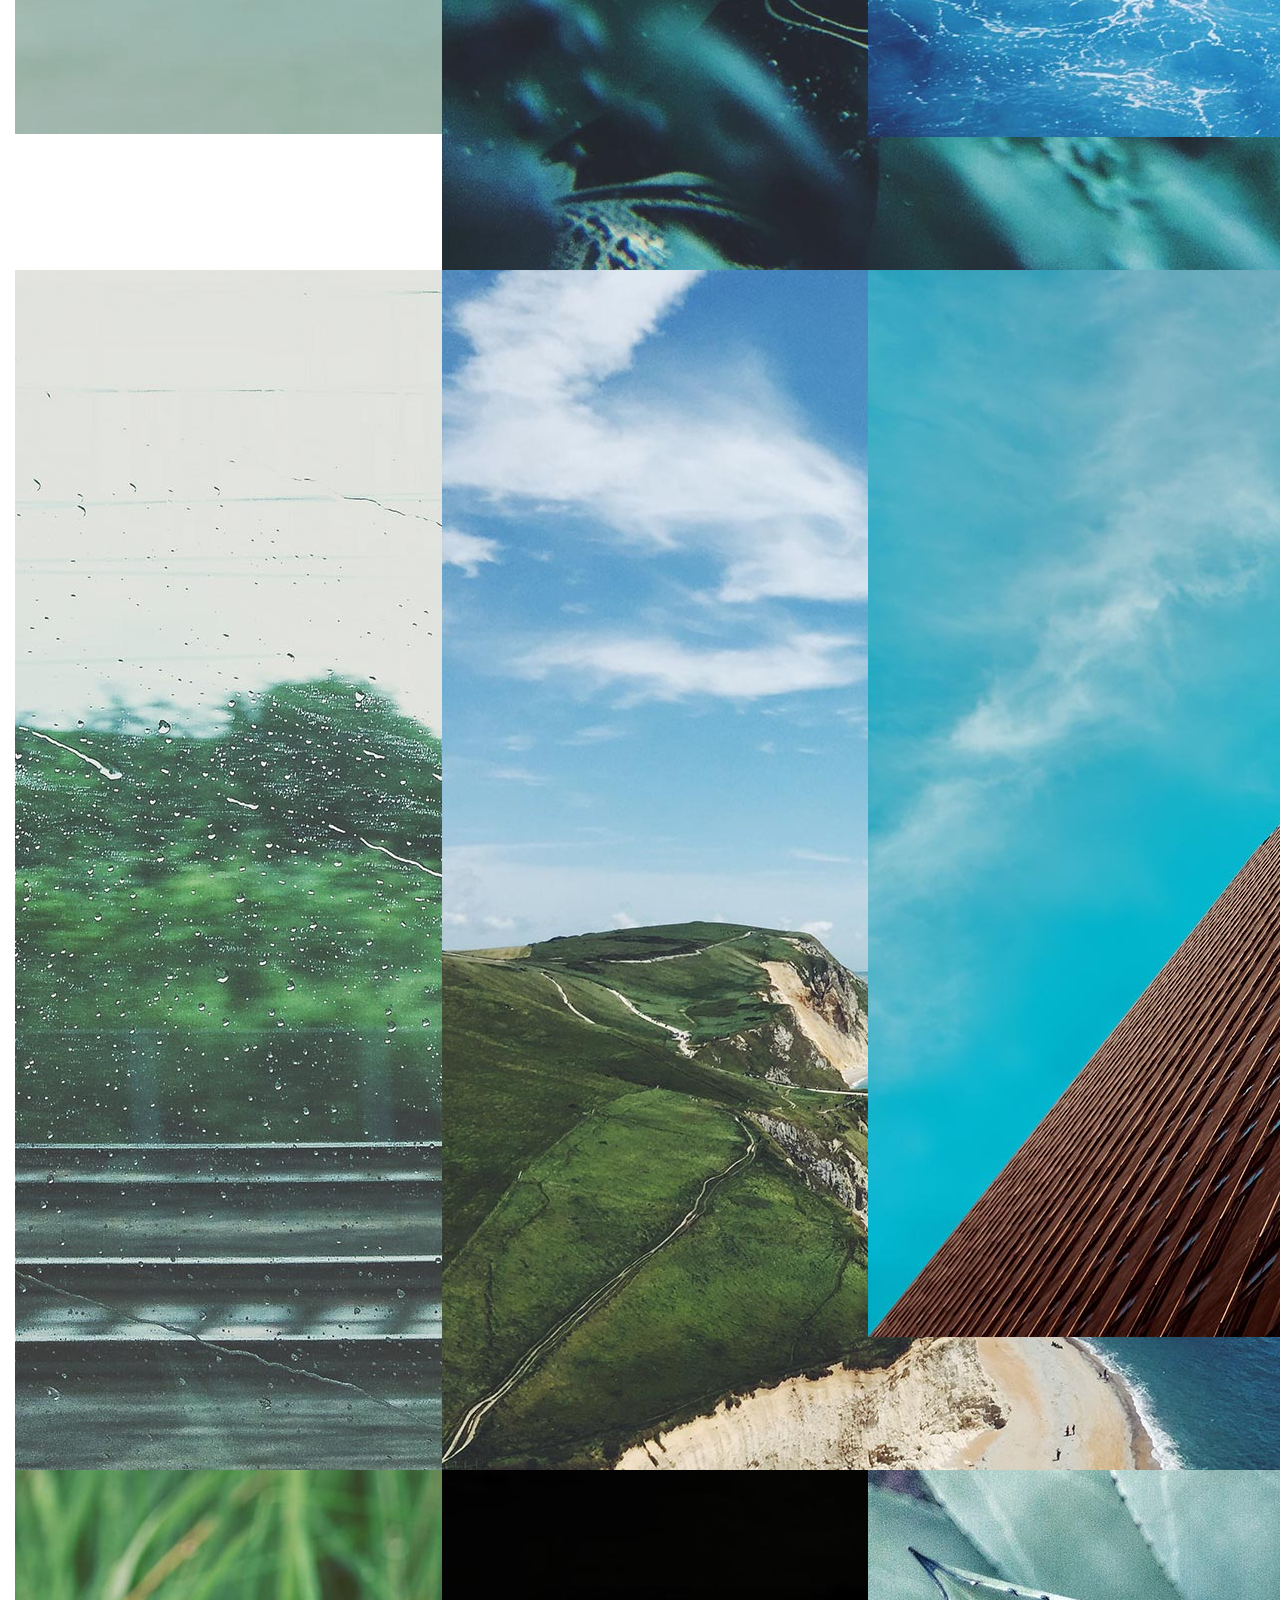
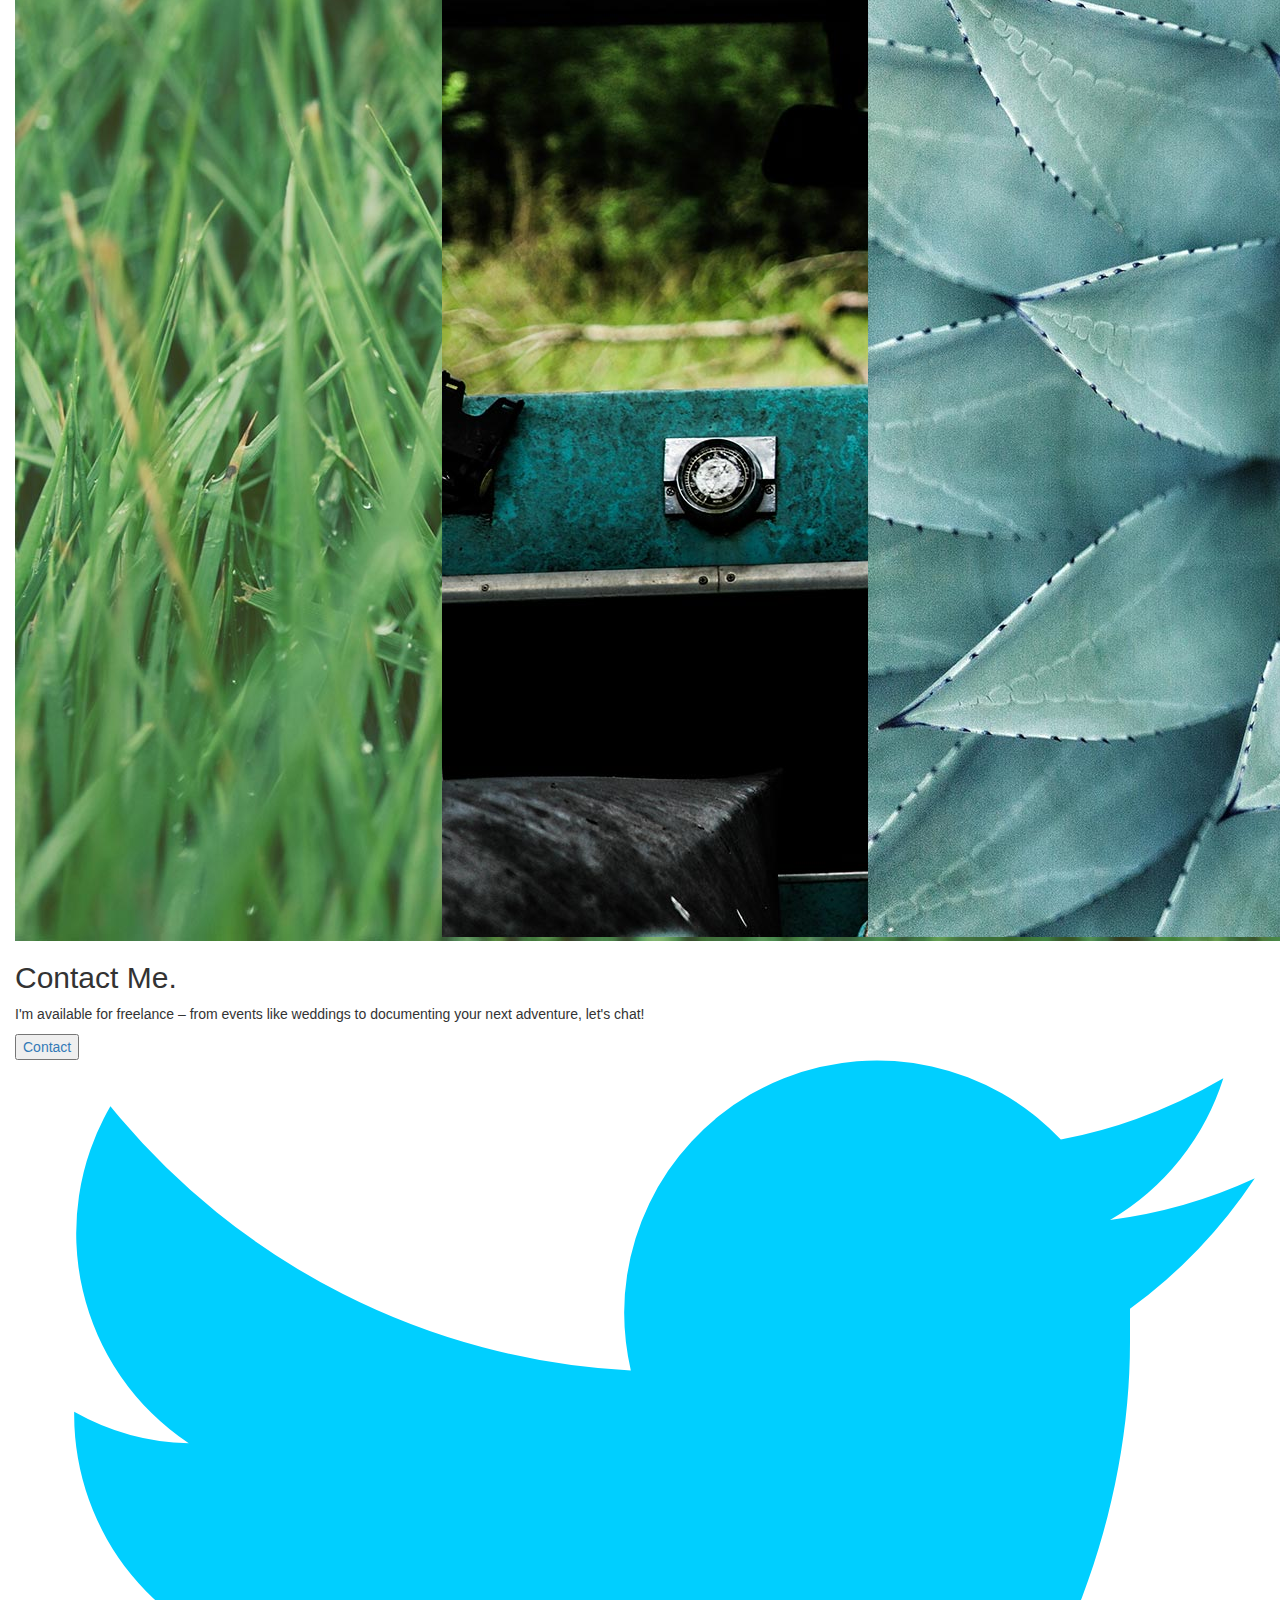
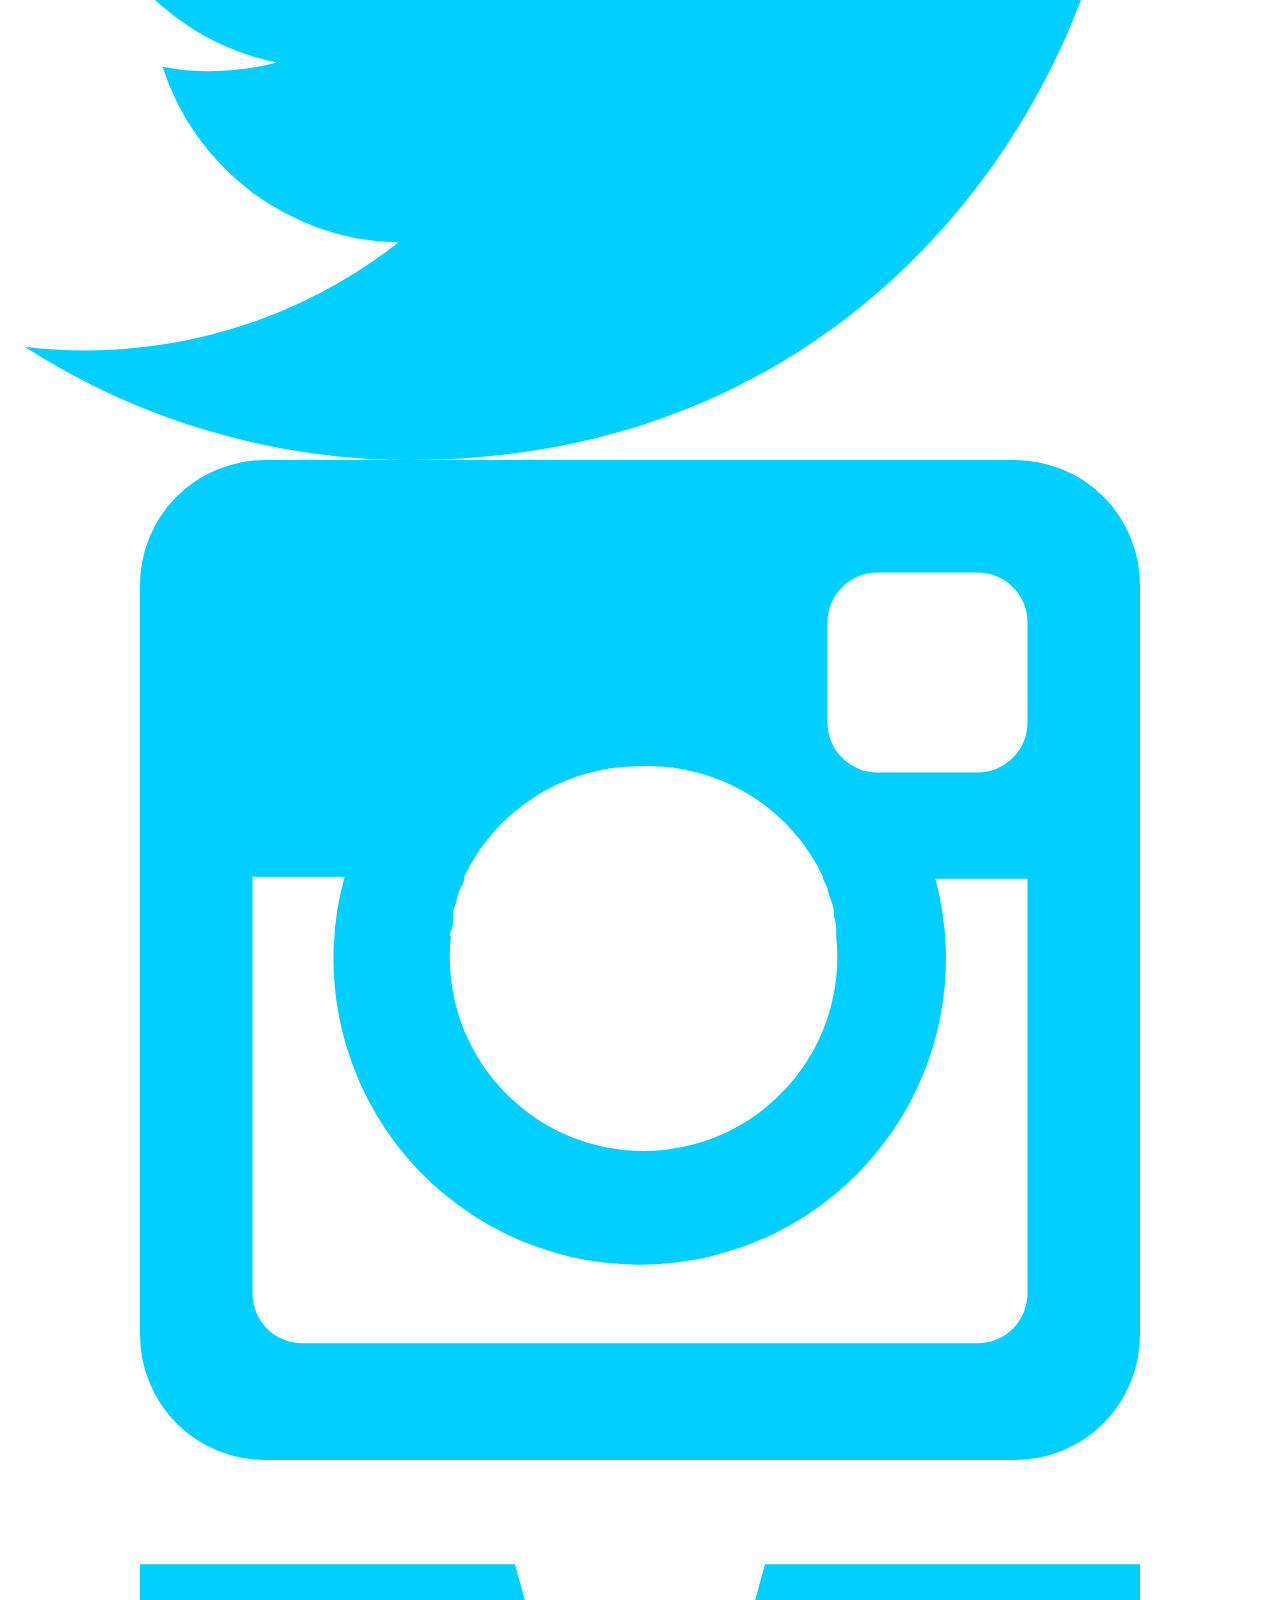
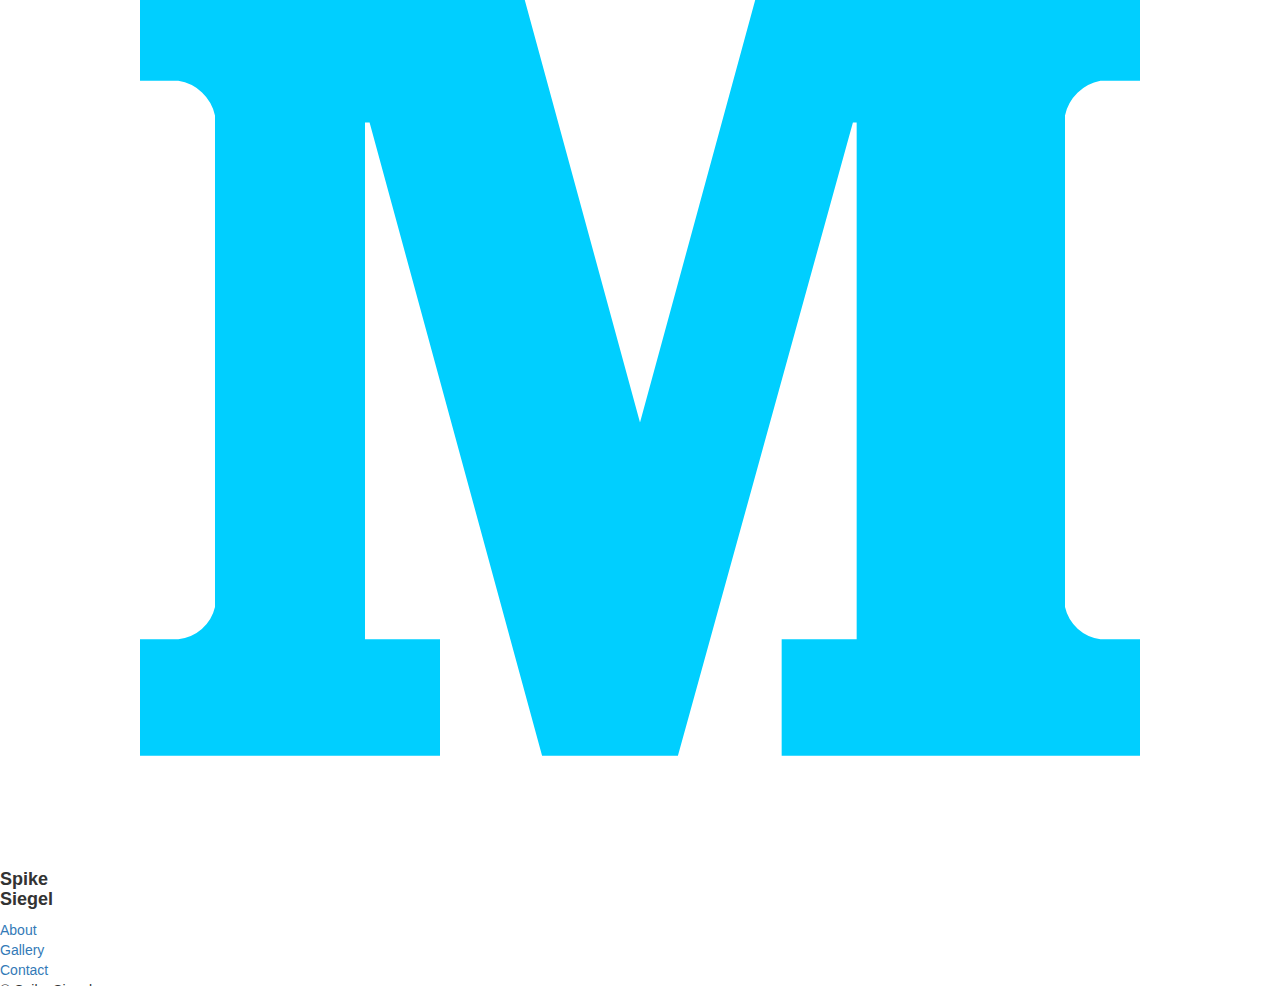
==== commit d8be84dd: "started sass file, linked index.html to main.css" ====
--- a/index.html
+++ b/index.html
@@ -4,7 +4,7 @@
   <head>
     <title>Poodle Portfolio</title>
     <link rel="stylesheet" type="text/css" href="bootstrap-3.3.7-dist/css/bootstrap.min.css"/>
-    <link rel="stylesheet" type="text/css" href="styles/style.css"/>
+    <link rel="stylesheet" type="text/css" href="styles/main.css"/>
     <link rel="stylesheet" type="text/css" href="https://fonts.googleapis.com/css?family=Roboto:100,700"/>
   </head>
 
--- a/styles/main.css
+++ b/styles/main.css
@@ -0,0 +1,44 @@
+/*
+Error: Invalid CSS after "@": expected identifier, was "@media screen a..."
+        on line 163 of main.scss
+
+158: .copyright {
+159:   margin-left: auto;
+160:   color: #00E2AC
+161: }
+162: 
+163: @@media screen and (max-width: 480px) {
+164:   #intro {
+165:     min-height: 640px;
+166:   }
+167: 
+168:   .left-col h2 {
+
+Backtrace:
+main.scss:163
+/Users/vincentqzeppel/.rbenv/versions/2.3.3/lib/ruby/gems/2.3.0/gems/sass-3.4.23/lib/sass/scss/parser.rb:1207:in `expected'
+/Users/vincentqzeppel/.rbenv/versions/2.3.3/lib/ruby/gems/2.3.0/gems/sass-3.4.23/lib/sass/scss/parser.rb:1137:in `expected'
+/Users/vincentqzeppel/.rbenv/versions/2.3.3/lib/ruby/gems/2.3.0/gems/sass-3.4.23/lib/sass/scss/parser.rb:1132:in `tok!'
+/Users/vincentqzeppel/.rbenv/versions/2.3.3/lib/ruby/gems/2.3.0/gems/sass-3.4.23/lib/sass/scss/parser.rb:194:in `directive'
+/Users/vincentqzeppel/.rbenv/versions/2.3.3/lib/ruby/gems/2.3.0/gems/sass-3.4.23/lib/sass/scss/parser.rb:684:in `block_child'
+/Users/vincentqzeppel/.rbenv/versions/2.3.3/lib/ruby/gems/2.3.0/gems/sass-3.4.23/lib/sass/scss/parser.rb:677:in `block_contents'
+/Users/vincentqzeppel/.rbenv/versions/2.3.3/lib/ruby/gems/2.3.0/gems/sass-3.4.23/lib/sass/scss/parser.rb:125:in `stylesheet'
+/Users/vincentqzeppel/.rbenv/versions/2.3.3/lib/ruby/gems/2.3.0/gems/sass-3.4.23/lib/sass/scss/parser.rb:41:in `parse'
+/Users/vincentqzeppel/.rbenv/versions/2.3.3/lib/ruby/gems/2.3.0/gems/sass-3.4.23/lib/sass/engine.rb:406:in `_to_tree'
+/Users/vincentqzeppel/.rbenv/versions/2.3.3/lib/ruby/gems/2.3.0/gems/sass-3.4.23/lib/sass/engine.rb:381:in `_render_with_sourcemap'
+/Users/vincentqzeppel/.rbenv/versions/2.3.3/lib/ruby/gems/2.3.0/gems/sass-3.4.23/lib/sass/engine.rb:298:in `render_with_sourcemap'
+/Users/vincentqzeppel/.rbenv/versions/2.3.3/lib/ruby/gems/2.3.0/gems/sass-3.4.23/lib/sass/plugin/compiler.rb:492:in `update_stylesheet'
+/Users/vincentqzeppel/.rbenv/versions/2.3.3/lib/ruby/gems/2.3.0/gems/sass-3.4.23/lib/sass/plugin/compiler.rb:215:in `block in update_stylesheets'
+/Users/vincentqzeppel/.rbenv/versions/2.3.3/lib/ruby/gems/2.3.0/gems/sass-3.4.23/lib/sass/plugin/compiler.rb:209:in `each'
+/Users/vincentqzeppel/.rbenv/versions/2.3.3/lib/ruby/gems/2.3.0/gems/sass-3.4.23/lib/sass/plugin/compiler.rb:209:in `update_stylesheets'
+/Users/vincentqzeppel/.rbenv/versions/2.3.3/lib/ruby/gems/2.3.0/gems/sass-3.4.23/lib/sass/plugin/compiler.rb:473:in `on_file_changed'
+/Users/vincentqzeppel/.rbenv/versions/2.3.3/lib/ruby/gems/2.3.0/gems/sass-3.4.23/lib/sass/plugin/compiler.rb:331:in `block in watch'
+/Users/vincentqzeppel/.rbenv/versions/2.3.3/lib/ruby/gems/2.3.0/gems/sass-3.4.23/vendor/listen/lib/listen/listener.rb:252:in `on_change'
+/Users/vincentqzeppel/.rbenv/versions/2.3.3/lib/ruby/gems/2.3.0/gems/sass-3.4.23/vendor/listen/lib/listen/listener.rb:290:in `block in initialize_adapter'
+/Users/vincentqzeppel/.rbenv/versions/2.3.3/lib/ruby/gems/2.3.0/gems/sass-3.4.23/vendor/listen/lib/listen/adapters/polling.rb:48:in `poll_changed_directories'
+/Users/vincentqzeppel/.rbenv/versions/2.3.3/lib/ruby/gems/2.3.0/gems/sass-3.4.23/vendor/listen/lib/listen/adapter.rb:299:in `block in start_poller'
+*/
+body:before {
+  white-space: pre;
+  font-family: monospace;
+  content: "Error: Invalid CSS after \"@\": expected identifier, was \"@media screen a...\"\A         on line 163 of main.scss\A \A 158: .copyright {\A 159:   margin-left: auto;\A 160:   color: #00E2AC\A 161: }\A 162: \A 163: @@media screen and (max-width: 480px) {\A 164:   #intro {\A 165:     min-height: 640px;\A 166:   }\A 167: \A 168:   .left-col h2 {"; }
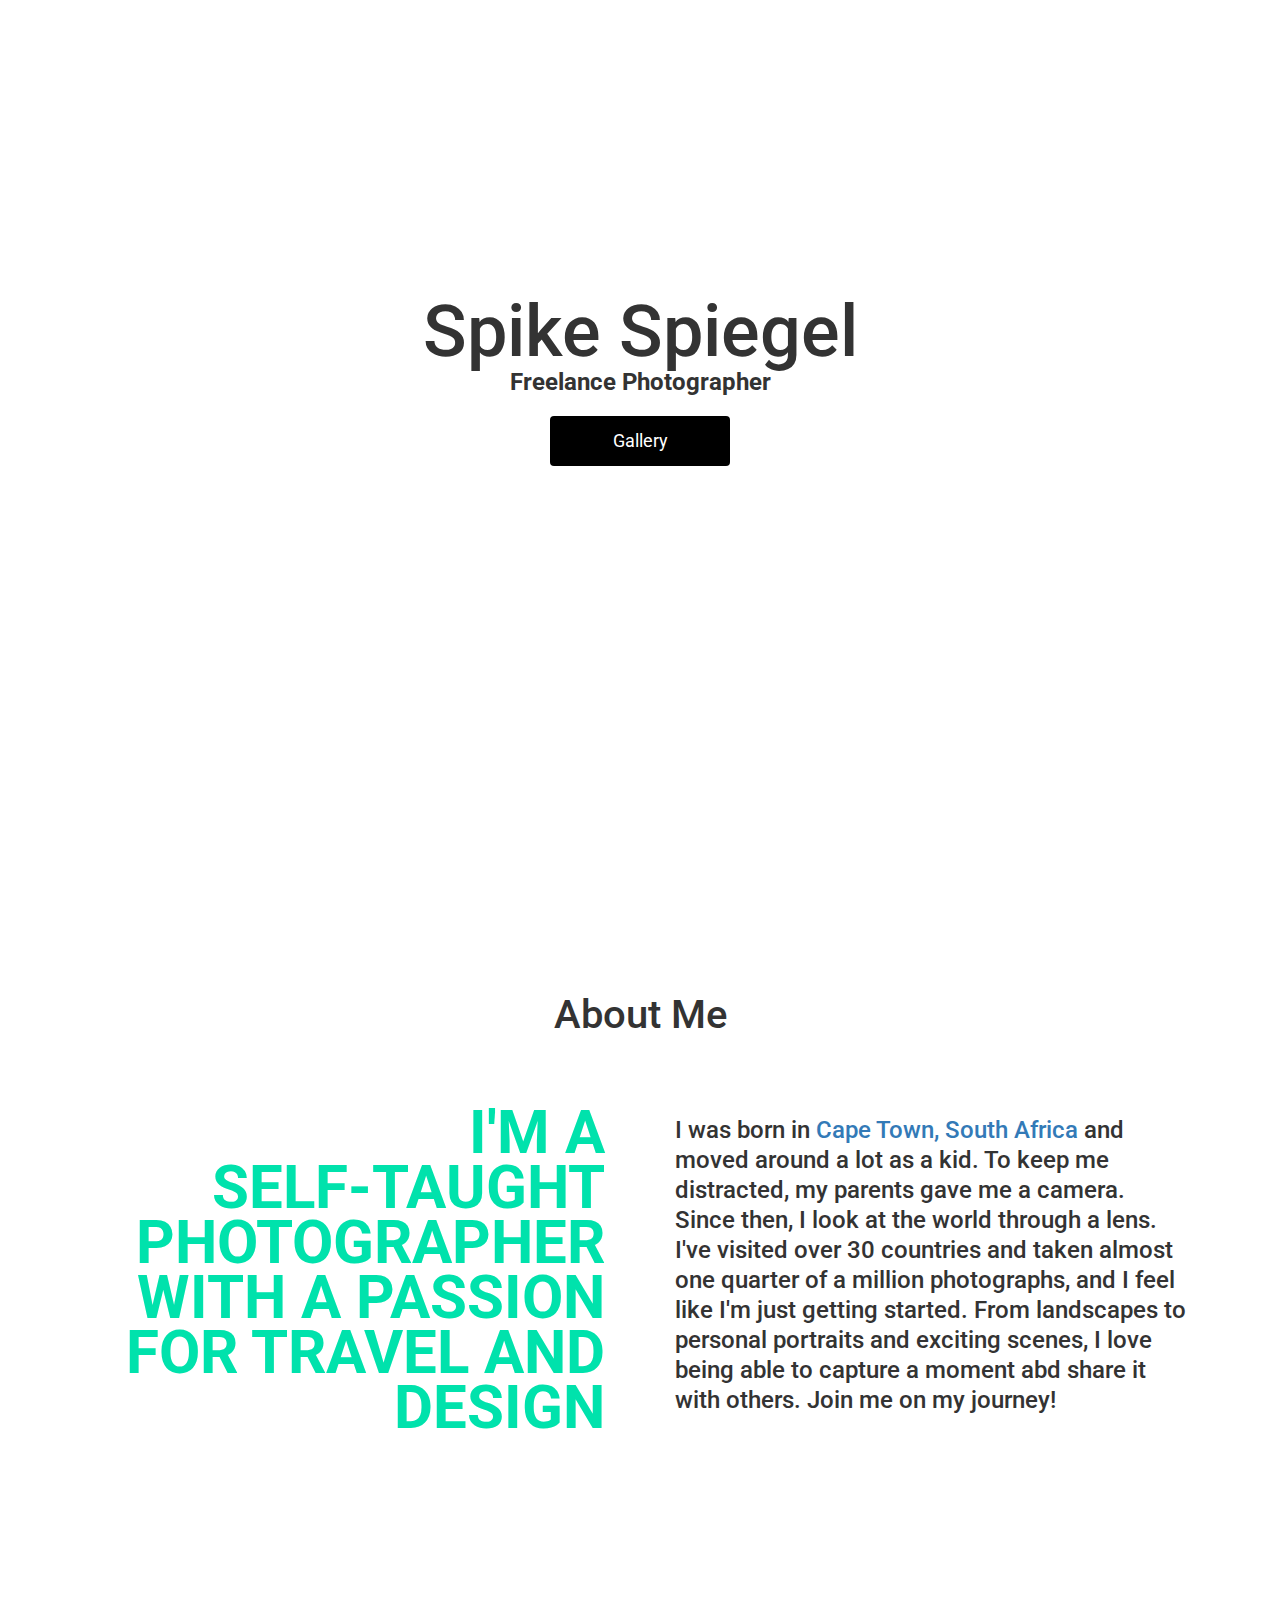
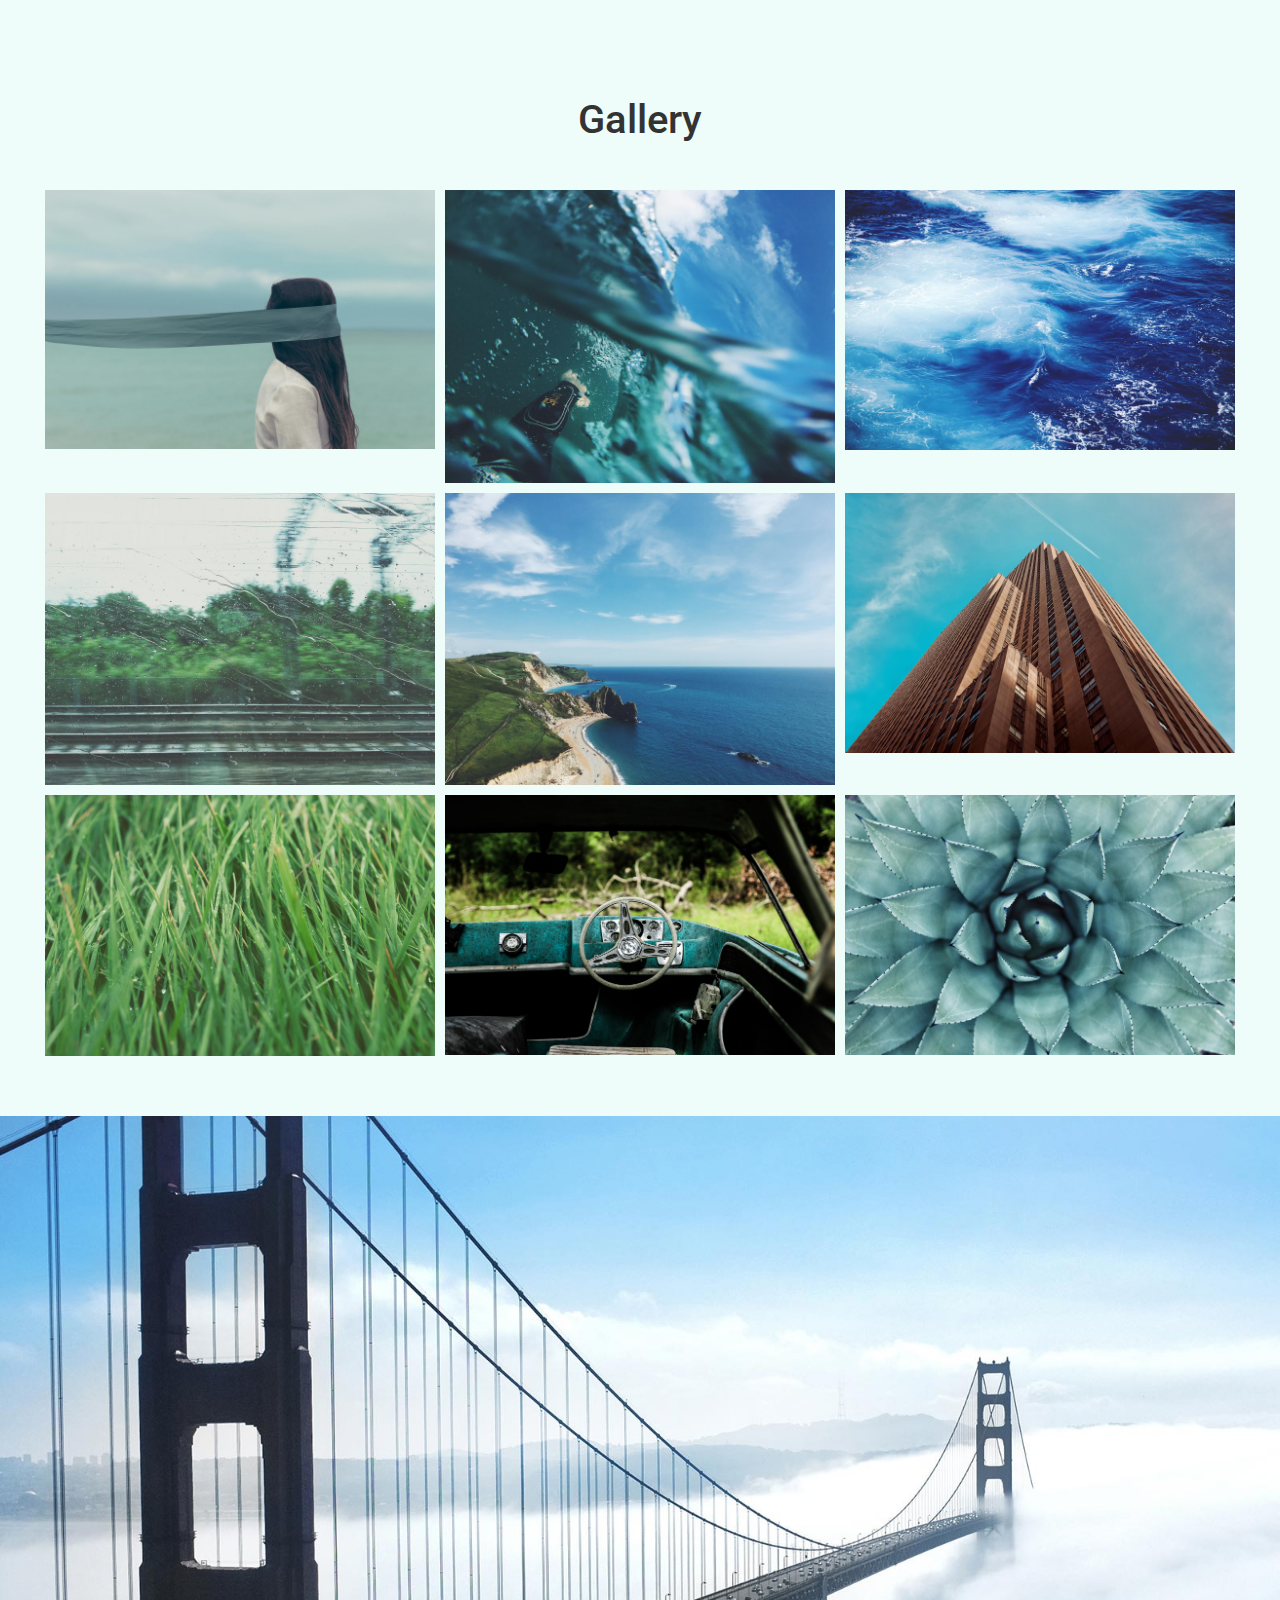
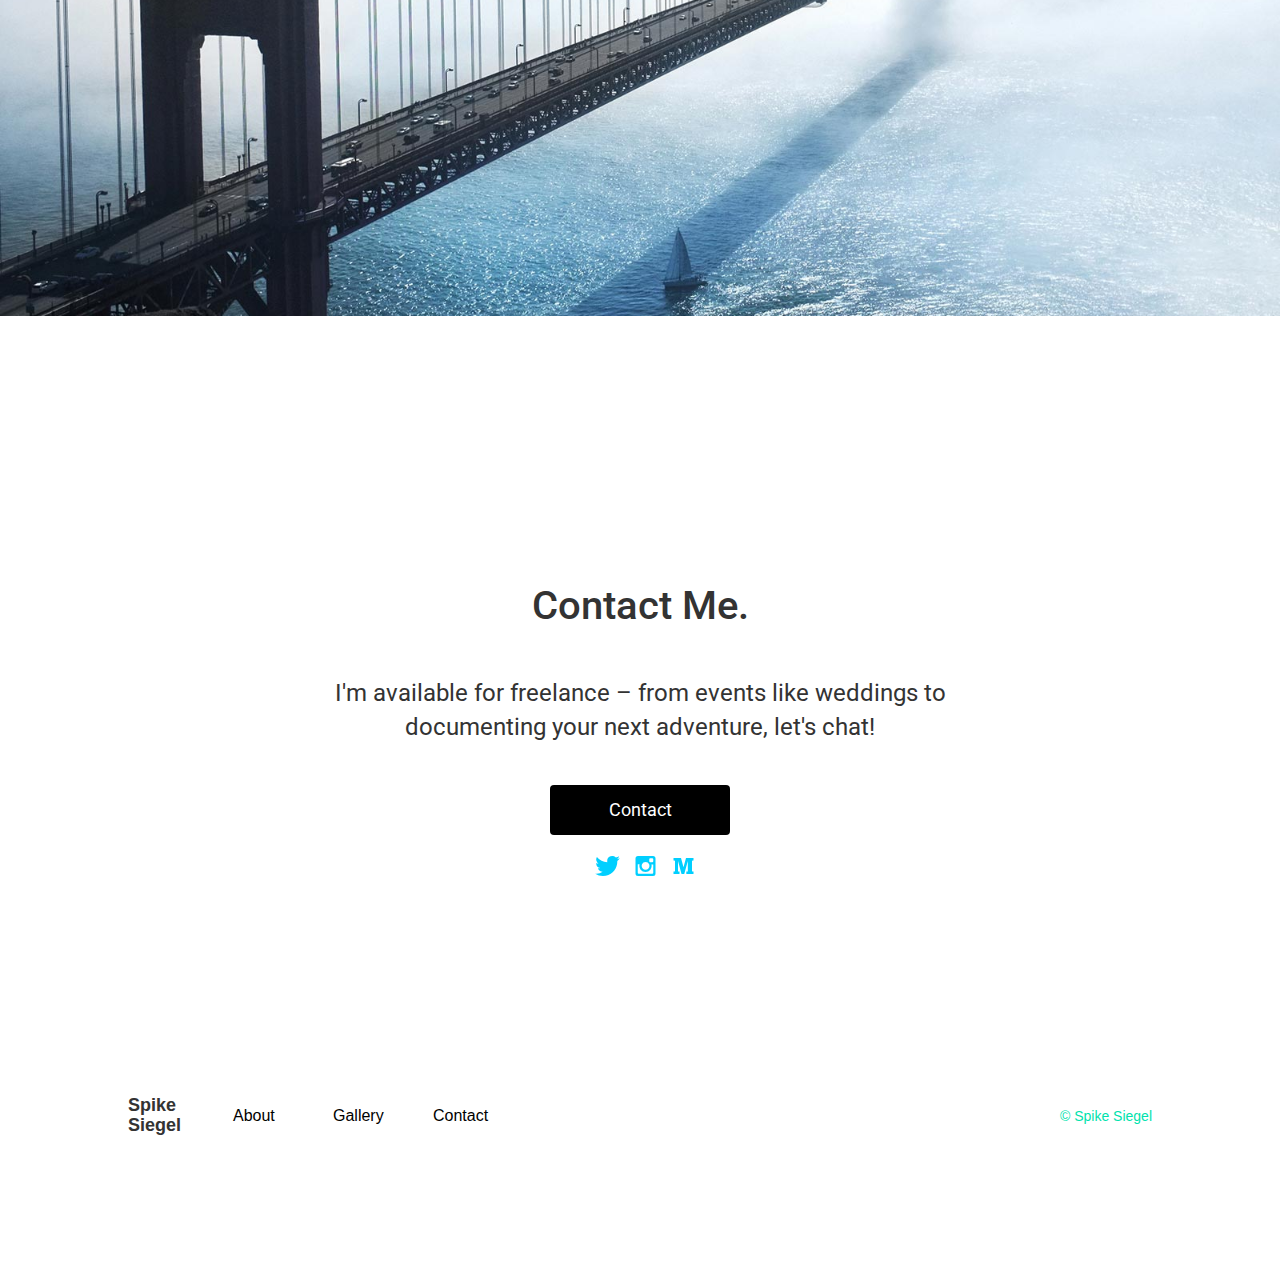
==== commit ee490d65: "index fixes and catch up to origin" ====
--- a/index.html
+++ b/index.html
@@ -112,7 +112,7 @@
 
     <!--Bridge Background Image -->
 
-      <div class="hero container-fluid bridge"></div>
+      <div class="container-fluid hero bridge"></div>
 
     <!-- Contact Section -->
 
--- a/styles/main.css
+++ b/styles/main.css
@@ -1,44 +1,163 @@
-/*
-Error: Invalid CSS after "@": expected identifier, was "@media screen a..."
-        on line 163 of main.scss
+.hero {
+  font-family: Roboto, serif;
+  text-align: center;
+  min-height: 800px;
+  background-size: cover;
+  padding-bottom: 50px;
+  display: flex;
+  align-items: center;
+  justify-content: center;
+  flex-direction: column; }
 
-158: .copyright {
-159:   margin-left: auto;
-160:   color: #00E2AC
-161: }
-162: 
-163: @@media screen and (max-width: 480px) {
-164:   #intro {
-165:     min-height: 640px;
-166:   }
-167: 
-168:   .left-col h2 {
+.hero h1 {
+  line-height: 55px;
+  font-size: 72px; }
 
-Backtrace:
-main.scss:163
-/Users/vincentqzeppel/.rbenv/versions/2.3.3/lib/ruby/gems/2.3.0/gems/sass-3.4.23/lib/sass/scss/parser.rb:1207:in `expected'
-/Users/vincentqzeppel/.rbenv/versions/2.3.3/lib/ruby/gems/2.3.0/gems/sass-3.4.23/lib/sass/scss/parser.rb:1137:in `expected'
-/Users/vincentqzeppel/.rbenv/versions/2.3.3/lib/ruby/gems/2.3.0/gems/sass-3.4.23/lib/sass/scss/parser.rb:1132:in `tok!'
-/Users/vincentqzeppel/.rbenv/versions/2.3.3/lib/ruby/gems/2.3.0/gems/sass-3.4.23/lib/sass/scss/parser.rb:194:in `directive'
-/Users/vincentqzeppel/.rbenv/versions/2.3.3/lib/ruby/gems/2.3.0/gems/sass-3.4.23/lib/sass/scss/parser.rb:684:in `block_child'
-/Users/vincentqzeppel/.rbenv/versions/2.3.3/lib/ruby/gems/2.3.0/gems/sass-3.4.23/lib/sass/scss/parser.rb:677:in `block_contents'
-/Users/vincentqzeppel/.rbenv/versions/2.3.3/lib/ruby/gems/2.3.0/gems/sass-3.4.23/lib/sass/scss/parser.rb:125:in `stylesheet'
-/Users/vincentqzeppel/.rbenv/versions/2.3.3/lib/ruby/gems/2.3.0/gems/sass-3.4.23/lib/sass/scss/parser.rb:41:in `parse'
-/Users/vincentqzeppel/.rbenv/versions/2.3.3/lib/ruby/gems/2.3.0/gems/sass-3.4.23/lib/sass/engine.rb:406:in `_to_tree'
-/Users/vincentqzeppel/.rbenv/versions/2.3.3/lib/ruby/gems/2.3.0/gems/sass-3.4.23/lib/sass/engine.rb:381:in `_render_with_sourcemap'
-/Users/vincentqzeppel/.rbenv/versions/2.3.3/lib/ruby/gems/2.3.0/gems/sass-3.4.23/lib/sass/engine.rb:298:in `render_with_sourcemap'
-/Users/vincentqzeppel/.rbenv/versions/2.3.3/lib/ruby/gems/2.3.0/gems/sass-3.4.23/lib/sass/plugin/compiler.rb:492:in `update_stylesheet'
-/Users/vincentqzeppel/.rbenv/versions/2.3.3/lib/ruby/gems/2.3.0/gems/sass-3.4.23/lib/sass/plugin/compiler.rb:215:in `block in update_stylesheets'
-/Users/vincentqzeppel/.rbenv/versions/2.3.3/lib/ruby/gems/2.3.0/gems/sass-3.4.23/lib/sass/plugin/compiler.rb:209:in `each'
-/Users/vincentqzeppel/.rbenv/versions/2.3.3/lib/ruby/gems/2.3.0/gems/sass-3.4.23/lib/sass/plugin/compiler.rb:209:in `update_stylesheets'
-/Users/vincentqzeppel/.rbenv/versions/2.3.3/lib/ruby/gems/2.3.0/gems/sass-3.4.23/lib/sass/plugin/compiler.rb:473:in `on_file_changed'
-/Users/vincentqzeppel/.rbenv/versions/2.3.3/lib/ruby/gems/2.3.0/gems/sass-3.4.23/lib/sass/plugin/compiler.rb:331:in `block in watch'
-/Users/vincentqzeppel/.rbenv/versions/2.3.3/lib/ruby/gems/2.3.0/gems/sass-3.4.23/vendor/listen/lib/listen/listener.rb:252:in `on_change'
-/Users/vincentqzeppel/.rbenv/versions/2.3.3/lib/ruby/gems/2.3.0/gems/sass-3.4.23/vendor/listen/lib/listen/listener.rb:290:in `block in initialize_adapter'
-/Users/vincentqzeppel/.rbenv/versions/2.3.3/lib/ruby/gems/2.3.0/gems/sass-3.4.23/vendor/listen/lib/listen/adapters/polling.rb:48:in `poll_changed_directories'
-/Users/vincentqzeppel/.rbenv/versions/2.3.3/lib/ruby/gems/2.3.0/gems/sass-3.4.23/vendor/listen/lib/listen/adapter.rb:299:in `block in start_poller'
-*/
-body:before {
-  white-space: pre;
-  font-family: monospace;
-  content: "Error: Invalid CSS after \"@\": expected identifier, was \"@media screen a...\"\A         on line 163 of main.scss\A \A 158: .copyright {\A 159:   margin-left: auto;\A 160:   color: #00E2AC\A 161: }\A 162: \A 163: @@media screen and (max-width: 480px) {\A 164:   #intro {\A 165:     min-height: 640px;\A 166:   }\A 167: \A 168:   .left-col h2 {"; }
+.hero h2 {
+  margin-top: 100px;
+  margin-bottom: 50px;
+  font-size: 40px;
+  line-height: 40px; }
+
+#intro h1 h5 {
+  text-shadow: 0px 5px 5px;
+  color: rgba(0, 0, 0, 0.25); }
+
+#intro h5 {
+  margin-bottom: 20px;
+  font-size: 24px;
+  font-weight: 700; }
+
+.landscape .hero {
+  color: white; }
+
+.cta {
+  background-color: black;
+  color: white;
+  font-size: 18px;
+  padding: 0;
+  width: 180px;
+  line-height: 50px;
+  border: none;
+  border-radius: 4px;
+  cursor: pointer; }
+
+.cta:hover {
+  background-color: #0CF; }
+
+#about {
+  min-height: 0px; }
+
+#about .left-col {
+  color: #00E2AC;
+  padding: 20px;
+  text-align: right;
+  text-transform: uppercase;
+  font-weight: 700; }
+
+#about .right-col {
+  text-align: left;
+  padding: 20px; }
+
+.left-col h2 {
+  margin-top: 0;
+  margin-bottom: 0;
+  font-size: 60px;
+  font-weight: 700;
+  line-height: 55px; }
+
+.right-col h5 {
+  font-size: 24px;
+  line-height: 30px; }
+
+#gallery {
+  background-color: #EEFDF9;
+  padding: 0px;
+  margin: 0px; }
+
+#gallery .col-md-4 {
+  overflow: hidden;
+  padding: 0px 5px 10px 5px; }
+
+.col-md-4 img {
+  height: 100%;
+  max-width: 390px;
+  max-height: 380px; }
+
+.hero.bridge {
+  background-image: url("../img/bridge/full-width.jpg");
+  width: 100%; }
+
+#contact p {
+  font-size: 24px;
+  margin-bottom: 40px;
+  max-width: 740px; }
+
+#social {
+  padding: 20px; }
+
+#social a {
+  margin-top: 0;
+  margin-right: 0;
+  margin-bottom: 0;
+  margin-left: 10px;
+  text-decoration: none; }
+
+#social img {
+  height: 20px; }
+
+#social img:hover {
+  opacity: 0.5; }
+
+#footer {
+  height: 40px;
+  margin-left: 10%;
+  margin-right: 10%;
+  padding-bottom: 150px;
+  display: flex;
+  flex-direction: row;
+  align-items: center; }
+
+#footer a {
+  color: black;
+  font-size: 16px;
+  line-height: 40px;
+  padding: 0;
+  margin-left: 5px;
+  margin-right: 20px; }
+
+#footer .footer-item {
+  flex: 1;
+  max-width: 100px; }
+
+.copyright {
+  margin-left: auto;
+  color: #00E2AC; }
+
+@media screen and (max-width: 480px) {
+  #intro {
+    min-height: 640px; }
+
+  .left-col h2 {
+    font-size: 42px;
+    line-height: 40px; }
+
+  #footer {
+    margin-left: 20px;
+    margin-right: 20px; }
+
+  #footer h4 {
+    padding-right: 20px; } }
+@media screen and (max-width: 992px) {
+  .row {
+    width: 100%; }
+
+  .col-md-4 {
+    width: 100%; }
+
+  .col-md-4 img {
+    width: 100%;
+    max-width: 992px;
+    max-height: 900px; } }
+
+/*# sourceMappingURL=main.css.map */
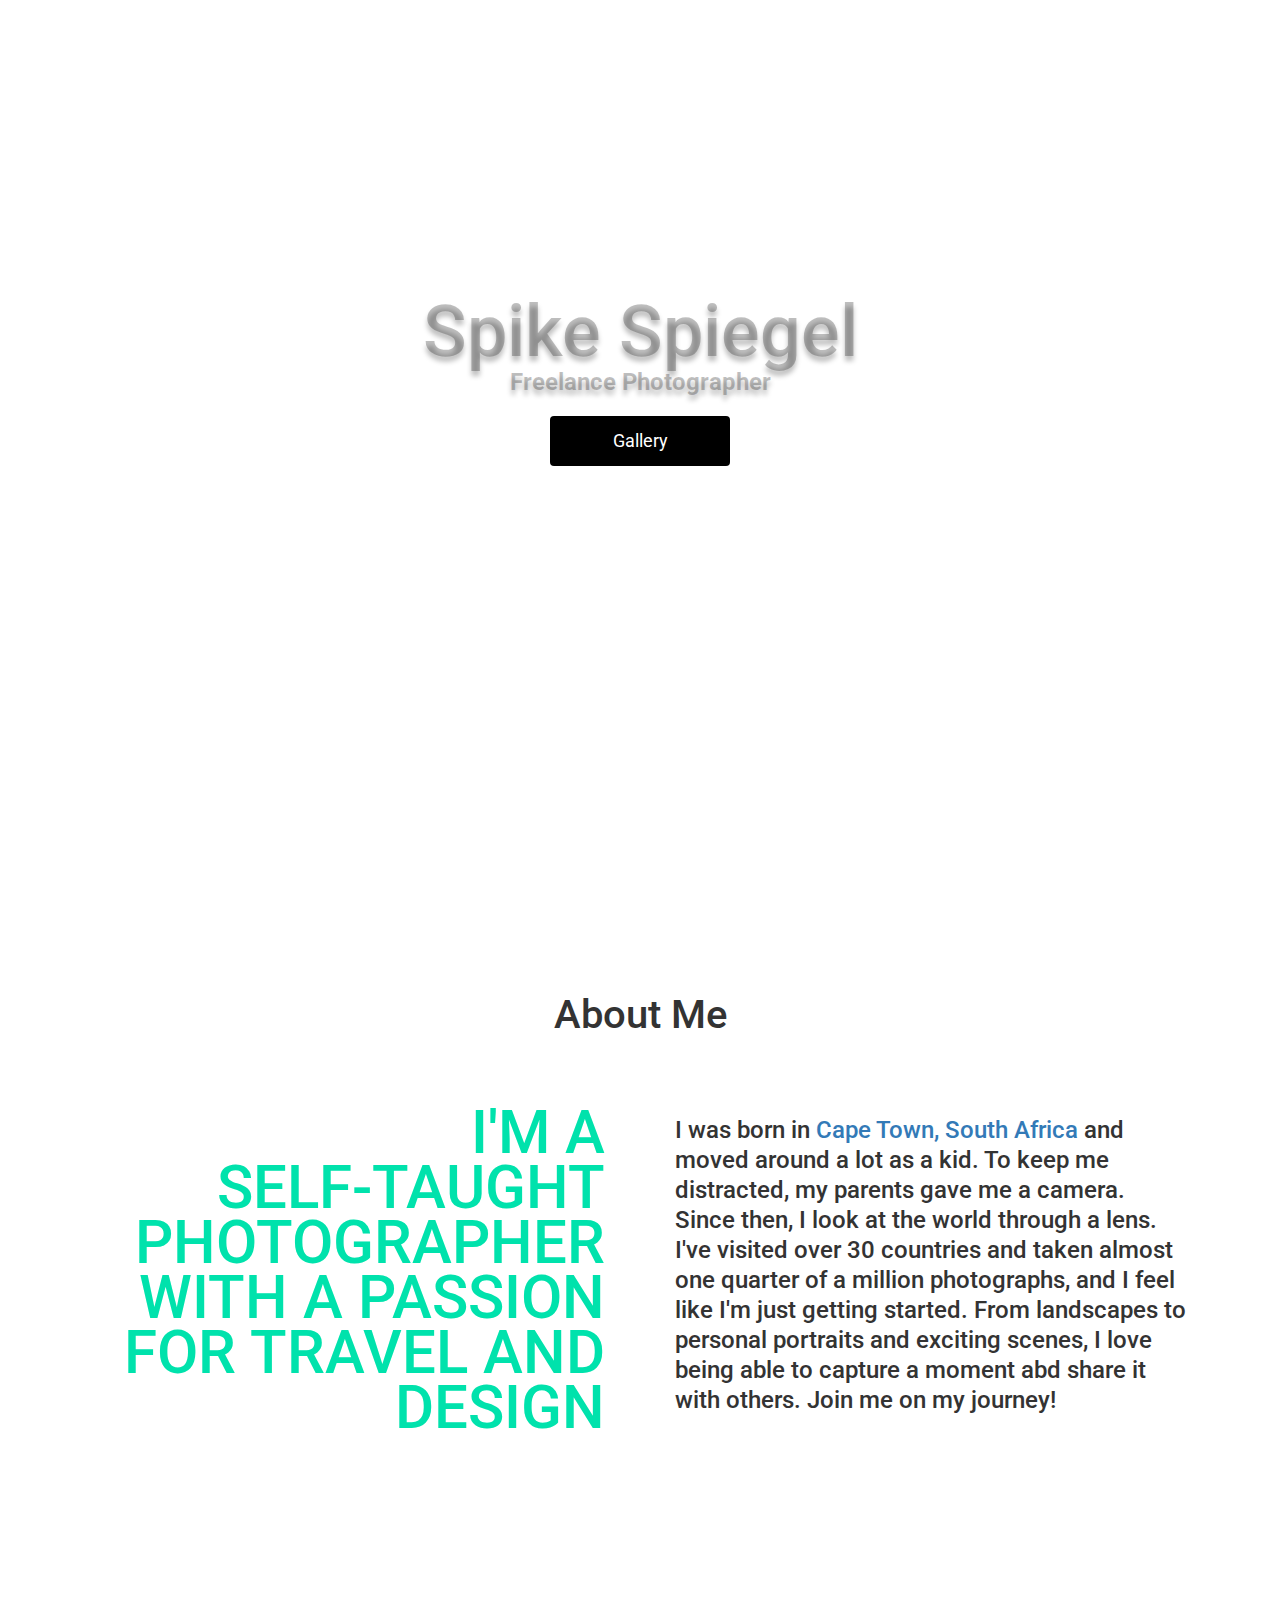
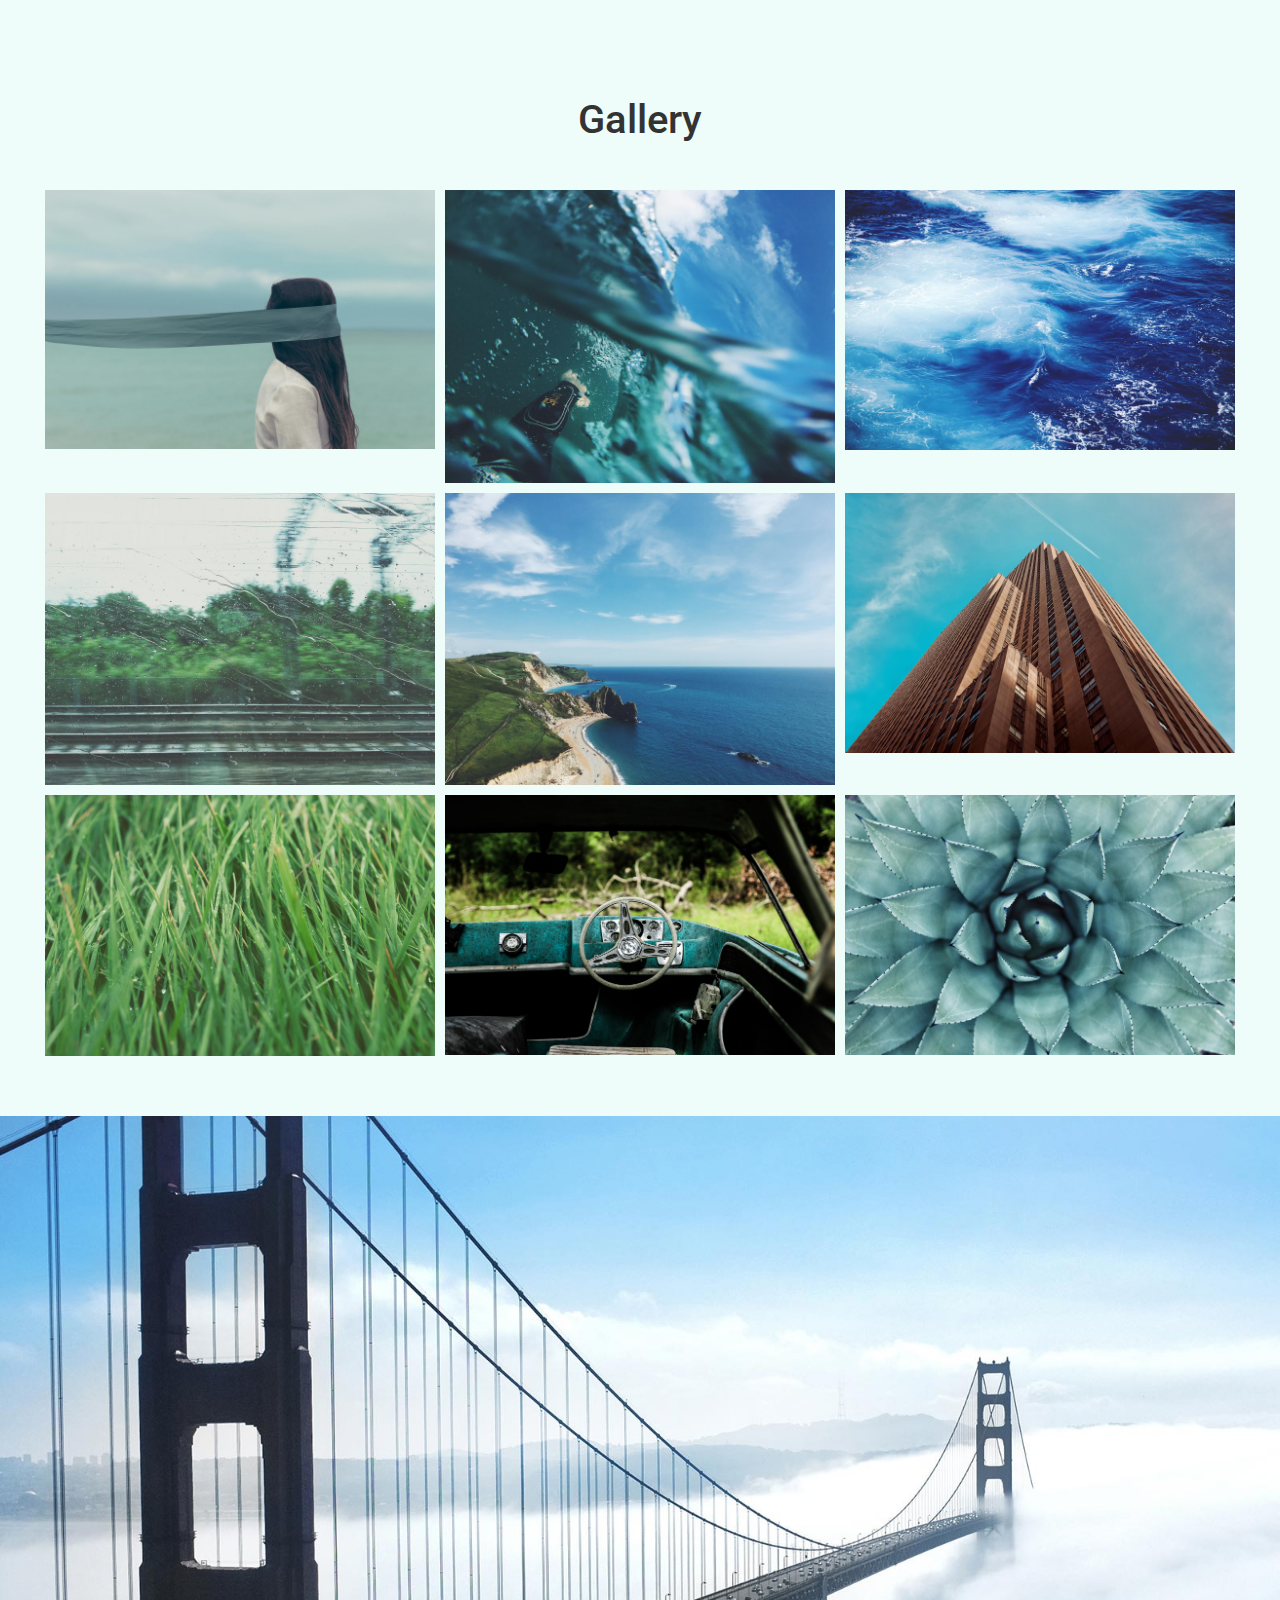
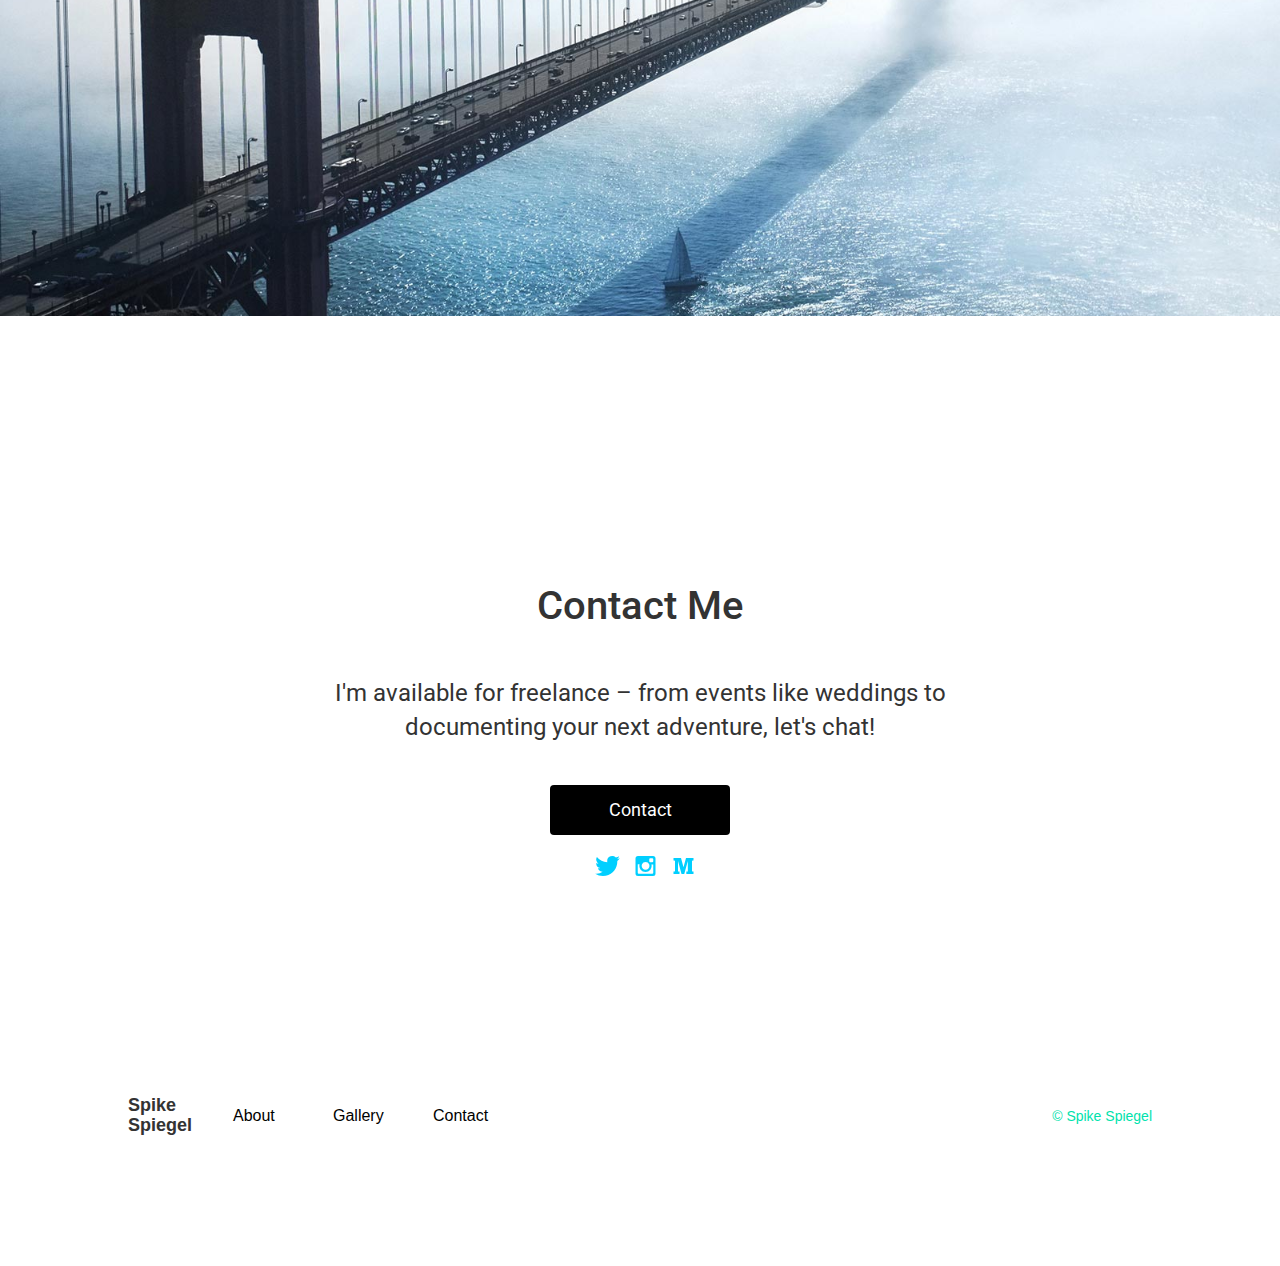
==== commit 661ef1a0: "fixed text in index" ====
--- a/index.html
+++ b/index.html
@@ -119,7 +119,7 @@
     <div id="contact">
       <div class="container-fluid">
         <div class="hero">
-          <h2>Contact Me.</h2>
+          <h2>Contact Me</h2>
           <p>I'm available for freelance &ndash;
             from events like weddings to documenting your next adventure, let's chat!</p>
 
@@ -146,7 +146,7 @@
 
     <div id="footer">
         <div class="footer-item">
-          <h4> <b>Spike <br> Siegel</b> </h4>
+          <h4> <b>Spike <br> Spiegel</b> </h4>
         </div>
 
         <div class="footer-item">
@@ -162,7 +162,7 @@
         </div>
 
         <div class="copyright">
-          <span>&copy; Spike Siegel</span>
+          <span>&copy; Spike Spiegel</span>
       </div>
     </div>
 
--- a/styles/main.css
+++ b/styles/main.css
@@ -1,5 +1,5 @@
 .hero {
-  font-family: Roboto, serif;
+  font-family: "Roboto", serif;
   text-align: center;
   min-height: 800px;
   background-size: cover;
@@ -8,28 +8,29 @@
   align-items: center;
   justify-content: center;
   flex-direction: column; }
-
-.hero h1 {
-  line-height: 55px;
-  font-size: 72px; }
-
-.hero h2 {
-  margin-top: 100px;
-  margin-bottom: 50px;
-  font-size: 40px;
-  line-height: 40px; }
-
-#intro h1 h5 {
+  .hero h1 {
+    line-height: 55px;
+    font-size: 72px; }
+  .hero h2 {
+    margin-top: 100px;
+    margin-bottom: 50px;
+    font-size: 40px;
+    line-height: 40px; }
+  .hero.landscape {
+    color: white; }
+  .hero.bridge {
+    background-image: url("../img/bridge/full-width.jpg");
+    width: 100%; }
+
+#intro h1 {
+  color: rgba(0, 0, 0, 0.25);
+  text-shadow: 0px 5px 5px; }
+#intro h5 {
+  color: rgba(0, 0, 0, 0.25);
   text-shadow: 0px 5px 5px;
-  color: rgba(0, 0, 0, 0.25); }
-
-#intro h5 {
   margin-bottom: 20px;
   font-size: 24px;
   font-weight: 700; }
-
-.landscape .hero {
-  color: white; }
 
 .cta {
   background-color: black;
@@ -41,52 +42,45 @@
   border: none;
   border-radius: 4px;
   cursor: pointer; }
-
-.cta:hover {
-  background-color: #0CF; }
-
+  .cta:hover {
+    background-color: #00CFFF; }
+
+/*.cta:hover {
+  background-color: #0CF;
+}*/
 #about {
   min-height: 0px; }
-
-#about .left-col {
-  color: #00E2AC;
-  padding: 20px;
-  text-align: right;
-  text-transform: uppercase;
-  font-weight: 700; }
-
-#about .right-col {
-  text-align: left;
-  padding: 20px; }
-
-.left-col h2 {
-  margin-top: 0;
-  margin-bottom: 0;
-  font-size: 60px;
-  font-weight: 700;
-  line-height: 55px; }
-
-.right-col h5 {
-  font-size: 24px;
-  line-height: 30px; }
+  #about .left-col {
+    color: #00E2AC;
+    padding: 20px;
+    text-align: right;
+    text-transform: uppercase;
+    font-weight: 700; }
+    #about .left-col h2 {
+      margin-top: 0;
+      margin-bottom: 0;
+      font-size: 60px;
+      line-height: 55px; }
+  #about .right-col {
+    text-align: left;
+    padding: 20px; }
+    #about .right-col h5 {
+      font-size: 24px;
+      line-height: 30px; }
 
 #gallery {
   background-color: #EEFDF9;
   padding: 0px;
-  margin: 0px; }
-
-#gallery .col-md-4 {
-  overflow: hidden;
-  padding: 0px 5px 10px 5px; }
-
-.col-md-4 img {
-  height: 100%;
-  max-width: 390px;
-  max-height: 380px; }
-
-.hero.bridge {
-  background-image: url("../img/bridge/full-width.jpg");
-  width: 100%; }
+  /*not in CA project source-but in CSS build instructions*/
+  margin: 0px;
+  /*not in CA project source-but in CSS build instructions*/ }
+  #gallery .col-md-4 {
+    overflow: hidden;
+    padding: 0px 5px 10px 5px; }
+    #gallery .col-md-4 img {
+      height: 100%;
+      max-width: 390px;
+      max-height: 380px; }
 
 #contact p {
   font-size: 24px;
@@ -95,19 +89,16 @@
 
 #social {
   padding: 20px; }
-
-#social a {
-  margin-top: 0;
-  margin-right: 0;
-  margin-bottom: 0;
-  margin-left: 10px;
-  text-decoration: none; }
-
-#social img {
-  height: 20px; }
-
-#social img:hover {
-  opacity: 0.5; }
+  #social a {
+    margin-top: 0;
+    margin-right: 0;
+    margin-bottom: 0;
+    margin-left: 10px;
+    text-decoration: none; }
+  #social img {
+    height: 20px; }
+    #social img:hover {
+      opacity: 0.5; }
 
 #footer {
   height: 40px;
@@ -117,47 +108,242 @@
   display: flex;
   flex-direction: row;
   align-items: center; }
-
+  #footer a {
+    color: black;
+    font-size: 16px;
+    line-height: 40px;
+    padding: 0;
+    margin-left: 5px;
+    margin-right: 20px; }
+  #footer .footer-item {
+    flex: 1;
+    max-width: 100px; }
+
+.copyright {
+  margin-left: auto;
+  color: #00E2AC; }
+
+@media screen and (max-width: 480px) {
+  #intro {
+    min-height: 640px; }
+
+  .left-col h2 {
+    font-size: 42px;
+    line-height: 40px; }
+
+  #footer {
+    margin-left: 20px;
+    margin-right: 20px; }
+    #footer h4 {
+      padding-right: 20px; } }
+@media screen and (max-width: 992px) {
+  .row {
+    width: 100%; }
+
+  .col-md-4 {
+    width: 100%; }
+    .col-md-4 img {
+      width: 100%;
+      max-width: 992px;
+      max-height: 900px; } }
+/* original css code below, commented out as added above */
+/*
+.hero {
+  font-family: Roboto, serif;
+  text-align: center;
+  min-height: 800px;
+  background-size: cover;
+  padding-bottom: 50px;
+  display: flex;
+  align-items: center;
+  justify-content: center;
+  flex-direction: column;
+}*/
+/*
+.hero h1 {
+  line-height: 55px;
+  font-size: 72px;
+}*/
+/*
+.hero h2 {
+  margin-top: 100px;
+  margin-bottom: 50px;
+  font-size: 40px;
+  line-height: 40px;
+}*/
+/*
+#intro h1 h5 {
+  text-shadow: 0px 5px 5px;
+  color: $intro-h1-h5-color;
+}*/
+/*
+#intro h5 {
+  margin-bottom: 20px;
+  font-size: 24px;
+  font-weight: 700;
+}*/
+/*
+.hero .landscape {
+  color: $color-white;
+}*/
+/*
+.cta {
+  background-color: black;
+  color: $color-white;
+  font-size: 18px;
+  padding: 0;
+  width: 180px;
+  line-height: 50px;
+  border: none;
+  border-radius: 4px;
+  cursor: pointer;
+}*/
+/*
+.cta:hover {
+  background-color: #0CF;
+}*/
+/*
+#about {
+  min-height: 0px;
+}*/
+/*
+#about .left-col {
+  color: $about-left-col-color;
+  padding: 20px;
+  text-align: right;
+  text-transform: uppercase;
+  font-weight: 700;
+}*/
+/*
+#about .right-col {
+  text-align: left;
+  padding: 20px;
+}*/
+/*
+.left-col h2 {
+  margin-top: 0;
+  margin-bottom: 0;
+  font-size: 60px;
+  font-weight: 700;
+  line-height: 55px;
+}*/
+/*
+.right-col h5 {
+  font-size: 24px;
+  line-height: 30px;
+}*/
+/*
+#gallery {
+  background-color: $gallery-bg-color;
+  padding: 0px;
+  margin: 0px;
+}*/
+/*
+#gallery .col-md-4 {
+  overflow: hidden;
+  padding: 0px 5px 10px 5px;
+}*/
+/*
+.col-md-4 img {
+  height: 100%;
+  max-width: 390px;
+  max-height: 380px;
+}*/
+/*
+.hero.bridge {
+  background-image: url("../img/bridge/full-width.jpg");
+  width: 100%;
+}*/
+/*
+#contact p {
+  font-size: 24px;
+  margin-bottom: 40px;
+  max-width: 740px;
+}*/
+/*
+#social {
+  padding: 20px;
+}*/
+/*
+#social a {
+  margin-top: 0;
+  margin-right: 0;
+  margin-bottom: 0;
+  margin-left: 10px;
+  text-decoration: none;
+}*/
+/*
+#social img {
+  height: 20px;
+}*/
+/*
+#social img:hover {
+  opacity: 0.5;
+}*/
+/*
+#footer {
+  height: 40px;
+  margin-left: 10%;
+  margin-right: 10%;
+  padding-bottom: 150px;
+  display: flex;
+  flex-direction: row;
+  align-items: center;
+}*/
+/*
 #footer a {
-  color: black;
+  color: $footer-a-color;
   font-size: 16px;
   line-height: 40px;
   padding: 0;
   margin-left: 5px;
-  margin-right: 20px; }
-
+  margin-right: 20px;
+}*/
+/*
 #footer .footer-item {
   flex: 1;
-  max-width: 100px; }
-
+  max-width: 100px;
+}*/
+/*
 .copyright {
   margin-left: auto;
-  color: #00E2AC; }
-
+  color: #00E2AC
+}*/
+/*
 @media screen and (max-width: 480px) {
   #intro {
-    min-height: 640px; }
+    min-height: 640px;
+  }
 
   .left-col h2 {
     font-size: 42px;
-    line-height: 40px; }
+    line-height: 40px;
+  }
 
   #footer {
     margin-left: 20px;
-    margin-right: 20px; }
+    margin-right: 20px;
+  }
 
   #footer h4 {
-    padding-right: 20px; } }
+    padding-right: 20px;
+  }
+}*/
+/*
 @media screen and (max-width: 992px) {
   .row {
-    width: 100%; }
+    width: 100%;
+  }
 
   .col-md-4 {
-    width: 100%; }
+    width: 100%;
+  }
 
   .col-md-4 img {
     width: 100%;
     max-width: 992px;
-    max-height: 900px; } }
+    max-height: 900px;
+  }
+}*/
 
 /*# sourceMappingURL=main.css.map */
